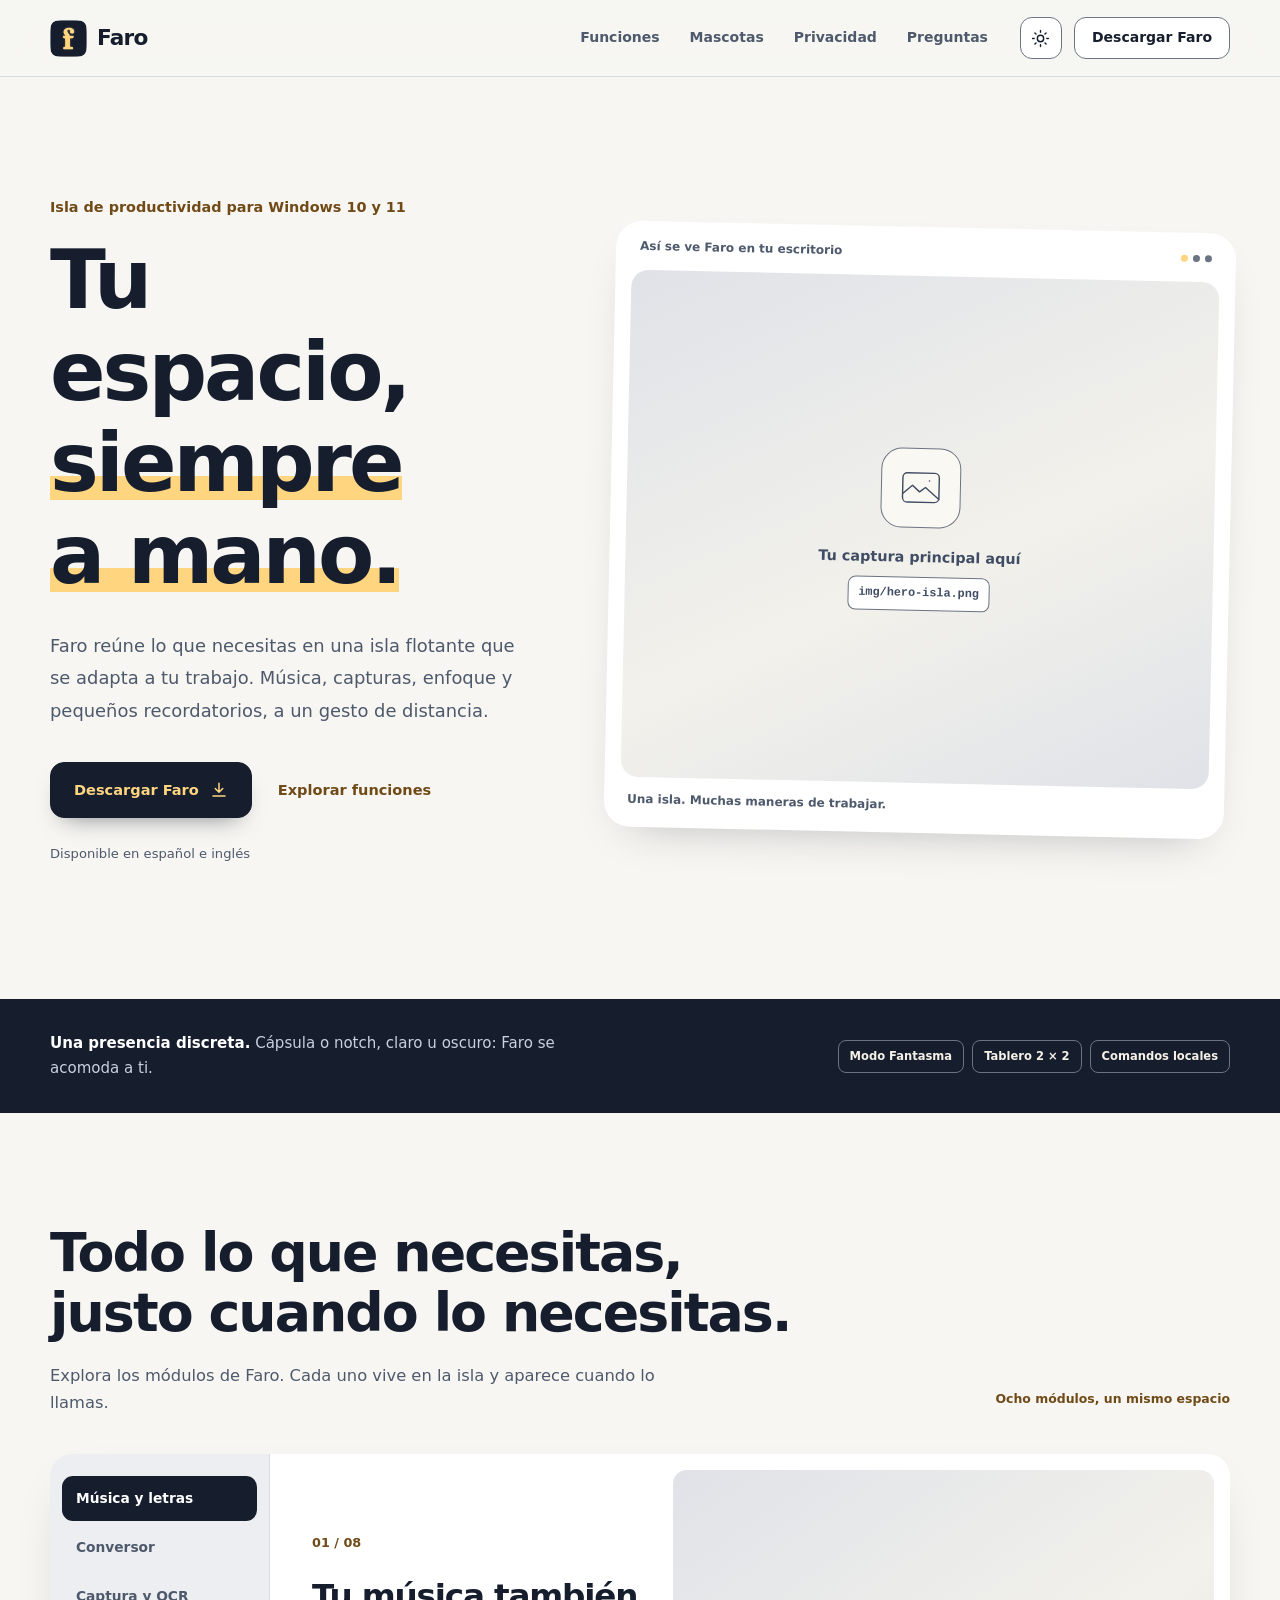
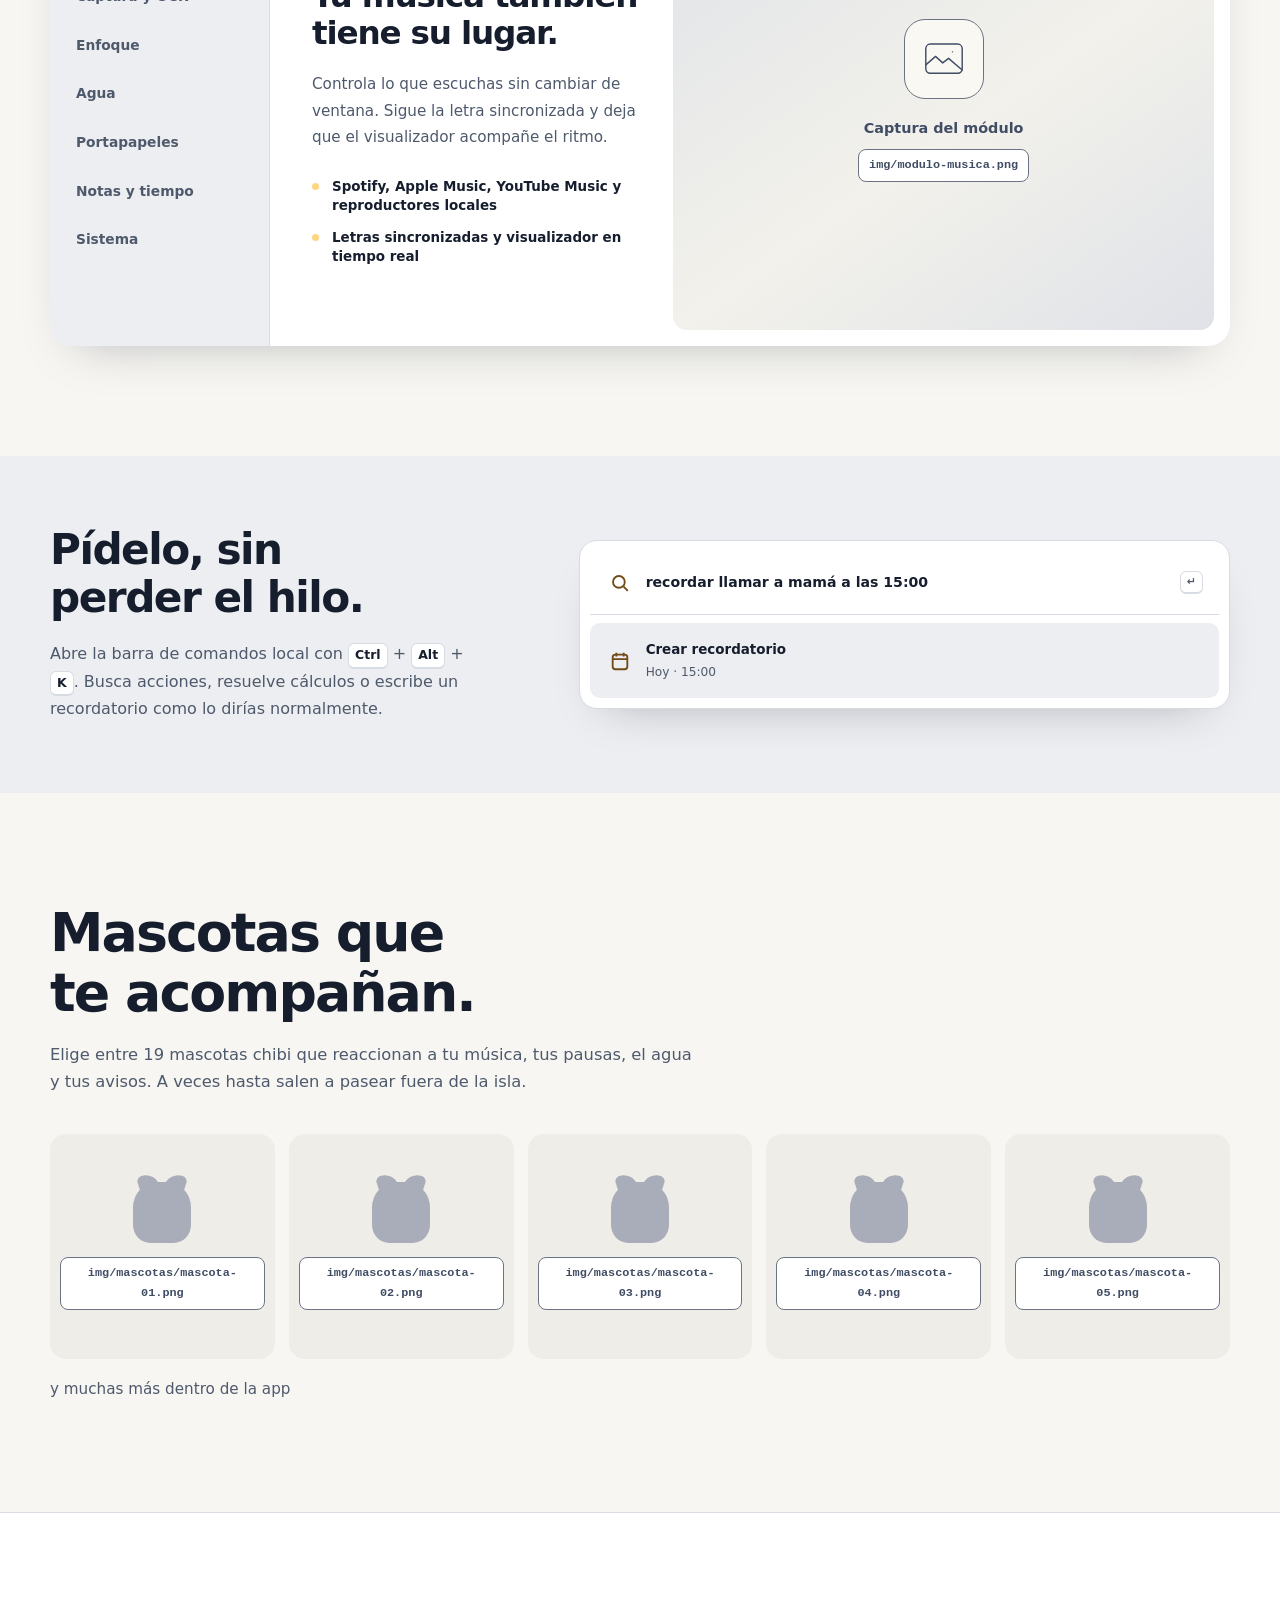
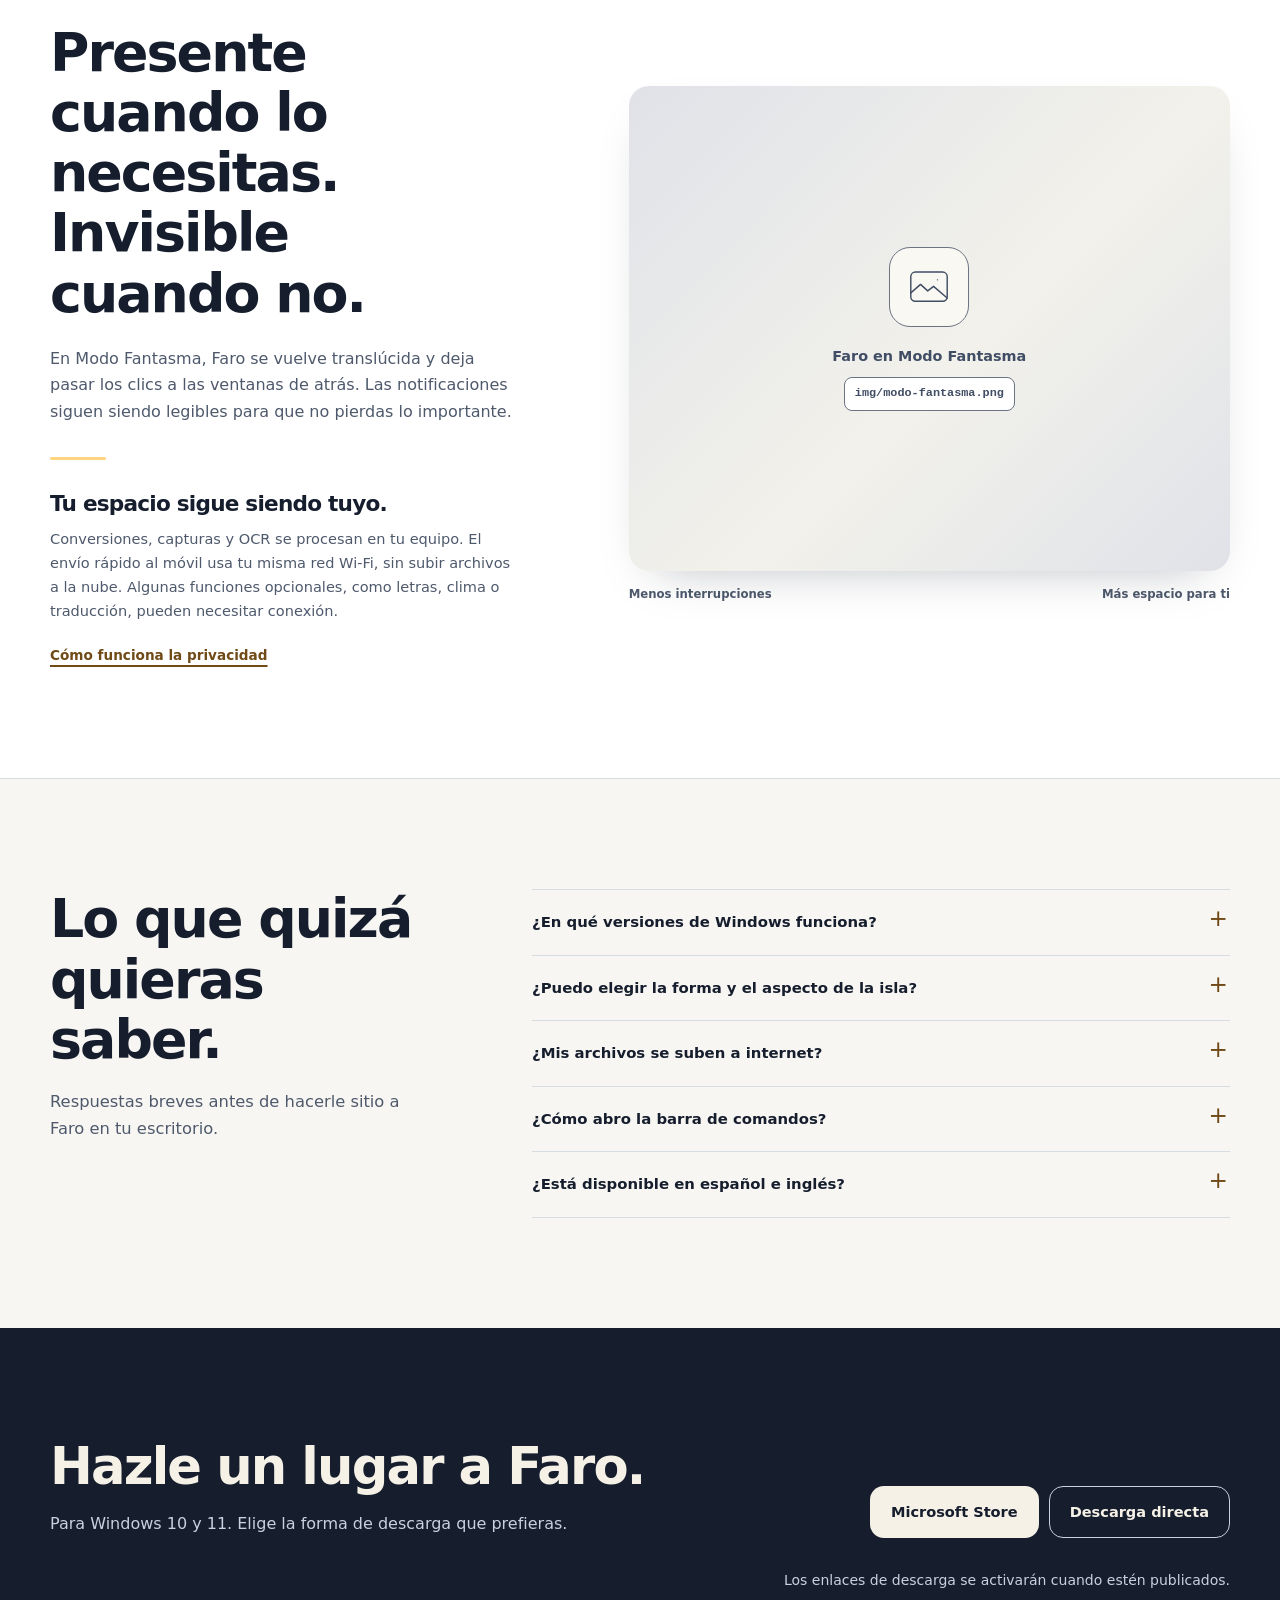
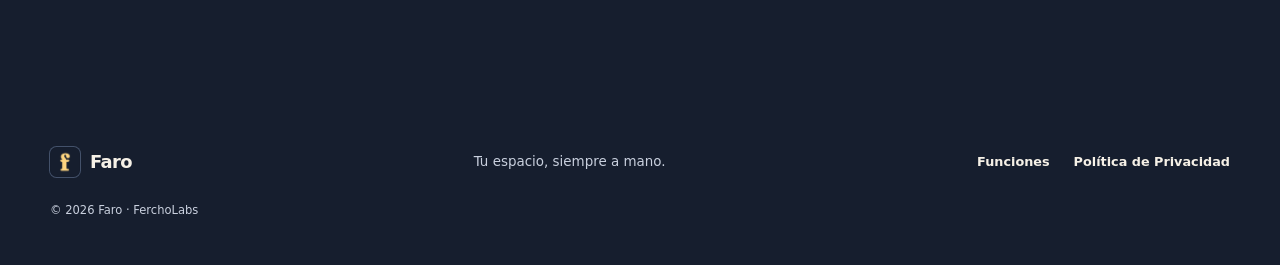
==== index.html @ 3e1794f4 "Primera versión del sitio web de Faro Landing estática para GitHub Pages: marca azul marino y dorado" ====
<!doctype html>
<html lang="es">
<head>
  <meta charset="utf-8">
  <meta name="viewport" content="width=device-width, initial-scale=1">
  <meta name="theme-color" content="#f7f6f2">
  <meta name="description" content="Faro es una isla flotante de productividad para Windows 10 y 11: música, capturas, enfoque, notas y mucho más, siempre a mano y sin estorbar.">
  <meta property="og:type" content="website">
  <meta property="og:title" content="Faro — Tu espacio, siempre a mano">
  <meta property="og:description" content="Una isla flotante, ligera y adaptable para trabajar mejor en Windows.">
  <meta property="og:url" content="https://luisfer1990.github.io/faro-web/">
  <meta property="og:image" content="https://luisfer1990.github.io/faro-web/img/og-faro.png">
  <meta property="og:image:width" content="1200">
  <meta property="og:image:height" content="630">
  <meta property="og:image:alt" content="Faro, isla de productividad para Windows">
  <meta name="twitter:card" content="summary_large_image">
  <link rel="canonical" href="https://luisfer1990.github.io/faro-web/">
  <title>Faro — Tu espacio, siempre a mano</title>
  <link rel="icon" href="img/favicon.ico">
  <link rel="apple-touch-icon" href="img/icono-faro.png">
  <script>
    (() => {
      let theme;
      try {
        theme = localStorage.getItem("faro-theme");
      } catch {
        // El navegador puede bloquear el almacenamiento local.
      }
      if (theme !== "light" && theme !== "dark") {
        theme = window.matchMedia("(prefers-color-scheme: dark)").matches ? "dark" : "light";
      }
      document.documentElement.dataset.theme = theme;
      document.querySelector('meta[name="theme-color"]').content =
        theme === "dark" ? "#161e2e" : "#f7f6f2";
    })();
  </script>
  <link rel="stylesheet" href="styles.css">
  <script defer src="app.js"></script>
</head>
<body>
  <a class="skip-link" href="#contenido">Saltar al contenido</a>
  <header class="site-header">
    <div class="container header-inner">
      <a class="brand" href="#inicio" aria-label="Faro, ir al inicio">
        <img src="img/icono-faro.png" alt="" class="brand-mark" width="37" height="37">
        <span>Faro</span>
      </a>
      <nav class="main-nav" aria-label="Navegación principal">
        <a href="#funciones">Funciones</a>
        <a href="#mascotas">Mascotas</a>
        <a href="#privacidad">Privacidad</a>
        <a href="#preguntas">Preguntas</a>
      </nav>
      <div class="header-actions">
        <button class="theme-toggle" type="button" aria-label="Activar tema oscuro" title="Cambiar tema">
          <svg class="icon-sun" viewBox="0 0 24 24" fill="none" stroke="currentColor" stroke-width="1.8" stroke-linecap="round" aria-hidden="true"><circle cx="12" cy="12" r="4"/><path d="M12 2v2m0 16v2M4.93 4.93l1.42 1.42m11.3 11.3 1.42 1.42M2 12h2m16 0h2M4.93 19.07l1.42-1.42m11.3-11.3 1.42-1.42"/></svg>
          <svg class="icon-moon" viewBox="0 0 24 24" fill="none" stroke="currentColor" stroke-width="1.8" stroke-linecap="round" stroke-linejoin="round" aria-hidden="true"><path d="M20.7 15.7A9 9 0 0 1 8.3 3.3 9 9 0 1 0 20.7 15.7Z"/></svg>
        </button>
        <a class="header-download" href="#descargar">Descargar Faro</a>
      </div>
    </div>
  </header>

  <main id="contenido" tabindex="-1">
    <section class="hero section" id="inicio" aria-labelledby="hero-title">
      <div class="container hero-inner">
        <div class="hero-copy">
          <p class="hero-label">Isla de productividad para Windows 10 y 11</p>
          <h1 id="hero-title">Tu espacio, <span>siempre a mano.</span></h1>
          <p class="hero-lead">Faro reúne lo que necesitas en una isla flotante que se adapta a tu trabajo. Música, capturas, enfoque y pequeños recordatorios, a un gesto de distancia.</p>
          <div class="hero-actions">
            <a class="button button-primary" href="#descargar">Descargar Faro <svg viewBox="0 0 24 24" fill="none" stroke="currentColor" stroke-width="2" aria-hidden="true"><path d="M12 3v12m-5-5 5 5 5-5M4 20h16" stroke-linecap="round" stroke-linejoin="round"/></svg></a>
            <a class="button button-text" href="#funciones">Explorar funciones</a>
          </div>
          <p class="hero-note">Disponible en español e inglés</p>
        </div>
        <div class="hero-visual">
          <div class="visual-topline"><span>Así se ve Faro en tu escritorio</span><span class="visual-dots" aria-hidden="true"><i></i><i></i><i></i></span></div>
          <figure class="image-slot hero-image" data-image="img/hero-isla.png" aria-label="Captura principal de Faro">
            <div class="image-fallback"><span class="placeholder-glyph" aria-hidden="true"><svg viewBox="0 0 80 80" fill="none" stroke="currentColor" stroke-width="2.2" stroke-linecap="round" stroke-linejoin="round"><rect x="12" y="17" width="56" height="45" rx="7"/><path d="M12 49 27 36l11 10 9-7 21 18M53 29h.1"/></svg></span><span>Tu captura principal aquí</span><code>img/hero-isla.png</code></div>
          </figure>
          <div class="visual-caption"><span>Una isla. Muchas maneras de trabajar.</span></div>
        </div>
      </div>
    </section>

    <section class="intro-strip" aria-label="Características principales">
      <div class="container strip-inner">
        <p><strong>Una presencia discreta.</strong> Cápsula o notch, claro u oscuro: Faro se acomoda a ti.</p>
        <div class="strip-tags"><span>Modo Fantasma</span><span>Tablero 2 × 2</span><span>Comandos locales</span></div>
      </div>
    </section>

    <section class="section modules-section" id="funciones" aria-labelledby="modules-title">
      <div class="container">
        <div class="section-heading"><div><h2 id="modules-title">Todo lo que necesitas, justo cuando lo necesitas.</h2><p>Explora los módulos de Faro. Cada uno vive en la isla y aparece cuando lo llamas.</p></div><span class="section-aside">Ocho módulos, un mismo espacio</span></div>
        <div class="module-shell">
          <div class="module-tabs" role="tablist" aria-label="Módulos de Faro">
            <button class="module-tab" id="tab-musica" role="tab" aria-selected="true" aria-controls="module-panel" tabindex="0" data-module="musica">Música y letras</button>
            <button class="module-tab" id="tab-conversor" role="tab" aria-selected="false" aria-controls="module-panel" tabindex="-1" data-module="conversor">Conversor</button>
            <button class="module-tab" id="tab-captura" role="tab" aria-selected="false" aria-controls="module-panel" tabindex="-1" data-module="captura">Captura y OCR</button>
            <button class="module-tab" id="tab-enfoque" role="tab" aria-selected="false" aria-controls="module-panel" tabindex="-1" data-module="enfoque">Enfoque</button>
            <button class="module-tab" id="tab-agua" role="tab" aria-selected="false" aria-controls="module-panel" tabindex="-1" data-module="agua">Agua</button>
            <button class="module-tab" id="tab-portapapeles" role="tab" aria-selected="false" aria-controls="module-panel" tabindex="-1" data-module="portapapeles">Portapapeles</button>
            <button class="module-tab" id="tab-notas" role="tab" aria-selected="false" aria-controls="module-panel" tabindex="-1" data-module="notas">Notas y tiempo</button>
            <button class="module-tab" id="tab-sistema" role="tab" aria-selected="false" aria-controls="module-panel" tabindex="-1" data-module="sistema">Sistema</button>
          </div>
          <div class="module-panel" id="module-panel" role="tabpanel" aria-labelledby="tab-musica" tabindex="0">
            <div class="module-copy"><p class="module-count" id="module-count">01 / 08</p><h3 id="module-title">Tu música también tiene su lugar.</h3><p id="module-description">Controla lo que escuchas sin cambiar de ventana. Sigue la letra sincronizada y deja que el visualizador acompañe el ritmo.</p><ul id="module-points"><li>Spotify, Apple Music, YouTube Music y reproductores locales</li><li>Letras sincronizadas y visualizador en tiempo real</li></ul></div>
            <figure class="image-slot module-image" data-image="img/modulo-musica.png" aria-label="Captura del módulo Música y Letras"><div class="image-fallback"><span class="placeholder-glyph" aria-hidden="true"><svg viewBox="0 0 80 80" fill="none" stroke="currentColor" stroke-width="2.2" stroke-linecap="round" stroke-linejoin="round"><rect x="12" y="17" width="56" height="45" rx="7"/><path d="M12 49 27 36l11 10 9-7 21 18M53 29h.1"/></svg></span><span>Captura del módulo</span><code>img/modulo-musica.png</code></div></figure>
          </div>
        </div>
      </div>
    </section>

    <section class="section command-section" aria-labelledby="command-title">
      <div class="container command-inner"><div><h2 id="command-title">Pídelo, sin perder el hilo.</h2><p>Abre la barra de comandos local con <kbd>Ctrl</kbd> + <kbd>Alt</kbd> + <kbd>K</kbd>. Busca acciones, resuelve cálculos o escribe un recordatorio como lo dirías normalmente.</p></div><div class="command-demo" aria-label="Ejemplo de la barra de comandos"><div class="command-top"><span class="command-search-icon" aria-hidden="true"><svg viewBox="0 0 24 24" fill="none" stroke="currentColor" stroke-width="2"><circle cx="10.8" cy="10.8" r="6.4"/><path d="m16 16 4.5 4.5"/></svg></span><span>recordar llamar a mamá a las 15:00</span><kbd>↵</kbd></div><div class="command-result"><span class="result-icon" aria-hidden="true"><svg viewBox="0 0 24 24" fill="none" stroke="currentColor" stroke-width="2"><rect x="4" y="5" width="16" height="16" rx="3"/><path d="M8 3v4m8-4v4M4 10h16"/></svg></span><span><strong>Crear recordatorio</strong><small>Hoy · 15:00</small></span></div></div></div>
    </section>

    <section class="section pets-section" id="mascotas" aria-labelledby="pets-title">
      <div class="container">
        <div class="section-heading">
          <div>
            <h2 id="pets-title">Mascotas que te acompañan.</h2>
            <p>Elige entre 19 mascotas chibi que reaccionan a tu música, tus pausas, el agua y tus avisos. A veces hasta salen a pasear fuera de la isla.</p>
          </div>
        </div>
        <div class="pet-gallery" role="group" aria-label="Vista previa de las mascotas de Faro">
          <figure class="pet-tile image-slot" data-image="img/mascotas/mascota-01.png" data-alt="Mascota de Faro">
            <div class="image-fallback"><span class="pet-silhouette" aria-hidden="true"></span><code>img/mascotas/mascota-01.png</code></div>
          </figure>
          <figure class="pet-tile image-slot" data-image="img/mascotas/mascota-02.png" data-alt="Mascota de Faro">
            <div class="image-fallback"><span class="pet-silhouette" aria-hidden="true"></span><code>img/mascotas/mascota-02.png</code></div>
          </figure>
          <figure class="pet-tile image-slot" data-image="img/mascotas/mascota-03.png" data-alt="Mascota de Faro">
            <div class="image-fallback"><span class="pet-silhouette" aria-hidden="true"></span><code>img/mascotas/mascota-03.png</code></div>
          </figure>
          <figure class="pet-tile image-slot" data-image="img/mascotas/mascota-04.png" data-alt="Mascota de Faro">
            <div class="image-fallback"><span class="pet-silhouette" aria-hidden="true"></span><code>img/mascotas/mascota-04.png</code></div>
          </figure>
          <figure class="pet-tile image-slot" data-image="img/mascotas/mascota-05.png" data-alt="Mascota de Faro">
            <div class="image-fallback"><span class="pet-silhouette" aria-hidden="true"></span><code>img/mascotas/mascota-05.png</code></div>
          </figure>
        </div>
        <p class="gallery-note">y muchas más dentro de la app</p>
      </div>
    </section>

    <section class="section privacy-section" id="privacidad" aria-labelledby="privacy-title"><div class="container privacy-grid"><div class="privacy-copy"><h2 id="privacy-title">Presente cuando lo necesitas. Invisible cuando no.</h2><p>En Modo Fantasma, Faro se vuelve translúcida y deja pasar los clics a las ventanas de atrás. Las notificaciones siguen siendo legibles para que no pierdas lo importante.</p><div class="privacy-rule"></div><h3>Tu espacio sigue siendo tuyo.</h3><p>Conversiones, capturas y OCR se procesan en tu equipo. El envío rápido al móvil usa tu misma red Wi-Fi, sin subir archivos a la nube. Algunas funciones opcionales, como letras, clima o traducción, pueden necesitar conexión.</p><a class="inline-link" href="#preguntas">Cómo funciona la privacidad</a></div><div class="privacy-visual"><figure class="image-slot ghost-image" data-image="img/modo-fantasma.png" aria-label="Captura del Modo Fantasma"><div class="image-fallback"><span class="placeholder-glyph" aria-hidden="true"><svg viewBox="0 0 80 80" fill="none" stroke="currentColor" stroke-width="2.2" stroke-linecap="round" stroke-linejoin="round"><rect x="12" y="17" width="56" height="45" rx="7"/><path d="M12 49 27 36l11 10 9-7 21 18M53 29h.1"/></svg></span><span>Faro en Modo Fantasma</span><code>img/modo-fantasma.png</code></div></figure><div class="privacy-visual-foot"><span>Menos interrupciones</span><span>Más espacio para ti</span></div></div></div></section>

    <section class="section faq-section" id="preguntas" aria-labelledby="faq-title"><div class="container faq-grid"><div><h2 id="faq-title">Lo que quizá quieras saber.</h2><p>Respuestas breves antes de hacerle sitio a Faro en tu escritorio.</p></div><div class="faq-list"><details><summary>¿En qué versiones de Windows funciona?</summary><p>Faro está disponible para Windows 10 y Windows 11.</p></details><details><summary>¿Puedo elegir la forma y el aspecto de la isla?</summary><p>Sí. Puedes usar el modo cápsula o notch, elegir tema Claro u Oscuro, personalizar el tablero 2 × 2 y fijar las pestañas que más usas.</p></details><details><summary>¿Mis archivos se suben a internet?</summary><p>La conversión de archivos, las capturas y el OCR se procesan localmente. Al enviar un archivo al móvil por QR, la transferencia se hace en la misma red Wi-Fi. Letras, clima o traducción pueden usar servicios externos cuando activas esas funciones.</p></details><details><summary>¿Cómo abro la barra de comandos?</summary><p>Presiona <kbd>Ctrl</kbd> + <kbd>Alt</kbd> + <kbd>K</kbd>. También puedes usar <kbd>Ctrl</kbd> + <kbd>Alt</kbd> + <kbd>V</kbd> para pegar texto sin formato.</p></details><details><summary>¿Está disponible en español e inglés?</summary><p>Sí. Faro incluye ambos idiomas.</p></details></div></div></section>

    <section class="section download-section" id="descargar" aria-labelledby="download-title">
      <div class="container download-inner">
        <div>
          <h2 id="download-title">Hazle un lugar a Faro.</h2>
          <p>Para Windows 10 y 11. Elige la forma de descarga que prefieras.</p>
        </div>
        <div class="download-options">
          <!-- Cuando se publique Faro, sustituye el botón de la Store por la insignia oficial de Microsoft usando el Store ID: https://developer.microsoft.com/store/badges -->
          <a class="button button-light pending-link" id="store-link" href="#descargar" data-pending="Microsoft Store">Microsoft Store</a>
          <a class="button button-outline pending-link" id="direct-link" href="#descargar" data-pending="descarga directa">Descarga directa</a>
        </div>
        <p class="download-note" id="download-note">Los enlaces de descarga se activarán cuando estén publicados.</p>
      </div>
    </section>
  </main>

  <footer class="site-footer">
    <div class="container footer-inner">
      <a class="brand footer-brand" href="#inicio" aria-label="Faro, volver al inicio">
        <img src="img/icono-faro.png" alt="" class="brand-mark" width="30" height="30">
        <span>Faro</span>
      </a>
      <p>Tu espacio, siempre a mano.</p>
      <nav aria-label="Enlaces del pie de página">
        <a href="#funciones">Funciones</a>
        <a class="pending-link" id="privacy-link" href="privacy.html" data-pending="Política de Privacidad">Política de Privacidad</a>
      </nav>
      <small>© <span id="year">2026</span> Faro · FerchoLabs</small>
    </div>
  </footer>
  <div class="toast" id="link-toast" role="status" aria-live="polite" hidden></div>
</body>
</html>
---- styles.css ----
:root {
  color-scheme: light;
  --navy: #161e2e;
  --gold: #ffd580;
  --gold-hover: #ffc757;
  --bg: #f7f6f2;
  --surface: #fff;
  --surface-soft: #edeef1;
  --ink: var(--navy);
  --muted: #4e596c;
  --line: #d7dbe2;
  --control-line: #6c7483;
  --emphasis: #704a17;
  --heading-accent: var(--navy);
  --heading-mark: var(--gold);
  --primary-bg: var(--navy);
  --primary-ink: var(--gold);
  --primary-border: var(--navy);
  --primary-hover: #26324a;
  --gold-border: #84602b;
  --focus: #80531b;
  --accent: var(--gold);
  --tab-bg: var(--navy);
  --tab-ink: #fff;
  --stage-edge: #e0e2e8;
  --stage-center: #f2f1eb;
  --stage-ink: #404d64;
  --stage-code-bg: #fff;
  --stage-glyph-bg: #faf8f2;
  --stage-glyph-line: #6c7483;
  --pet-bg: #eeede7;
  --pet-silhouette: #a9adba;
  --on-navy: #f6f1e7;
  --on-navy-muted: #c9d0de;
  --shadow: 0 20px 48px -28px rgba(22, 30, 46, .35);
  font-family: "Segoe UI Variable", "Segoe UI", system-ui, sans-serif;
  font-synthesis: none;
}

:root[data-theme="dark"] {
  color-scheme: dark;
  --bg: var(--navy);
  --surface: #202a3d;
  --surface-soft: #263145;
  --ink: #f6f1e7;
  --muted: #c1cada;
  --line: #43516a;
  --control-line: #a5afc2;
  --emphasis: var(--gold);
  --heading-accent: var(--gold);
  --heading-mark: transparent;
  --primary-bg: var(--gold);
  --primary-ink: var(--navy);
  --primary-border: var(--gold);
  --primary-hover: var(--gold-hover);
  --gold-border: var(--gold);
  --focus: var(--gold);
  --tab-bg: var(--gold);
  --tab-ink: var(--navy);
  --stage-edge: #232e42;
  --stage-center: #354158;
  --stage-ink: #f6f1e7;
  --stage-code-bg: #161e2e;
  --stage-glyph-bg: #222d41;
  --stage-glyph-line: #a5afc2;
  --pet-bg: #2e394e;
  --pet-silhouette: #8290a8;
  --shadow: 0 20px 48px -28px rgba(0, 0, 0, .55);
}

* {
  box-sizing: border-box;
}

html {
  scroll-behavior: smooth;
  scroll-padding-top: 92px;
}

body {
  margin: 0;
  background: var(--bg);
  color: var(--ink);
  font-size: 1rem;
  line-height: 1.65;
  -webkit-font-smoothing: antialiased;
}

body,button,a {
  -webkit-tap-highlight-color: transparent;
}

::selection {
  background: var(--gold);
  color: var(--navy);
}

:focus-visible {
  outline: 3px solid var(--focus);
  outline-offset: 4px;
}

a {
  color: inherit;
  text-decoration: none;
  text-underline-offset: .2em;
}

button {
  font: inherit;
  cursor: pointer;
}

button:disabled {
  cursor: not-allowed;
}

img,svg {
  display: block;
  max-width: 100%;
}

figure,h1,h2,h3,p {
  margin: 0;
}

.container {
  width: min(100% - 48px,1180px);
  margin-inline: auto;
}

.section {
  padding-block: 110px;
}

.skip-link {
  position: absolute;
  z-index: 100;
  left: 20px;
  top: -80px;
  padding: 10px 16px;
  border-radius: 10px;
  background: var(--ink);
  color: var(--surface);
}

.skip-link:focus {
  top: 12px;
}

.site-header {
  position: sticky;
  top: 0;
  z-index: 50;
  background: color-mix(in srgb,var(--bg) 89%,transparent);
  border-bottom: 1px solid var(--line);
  backdrop-filter: blur(18px);
}

.header-inner {
  min-height: 76px;
  display: flex;
  align-items: center;
  gap: 32px;
}

.brand {
  display: inline-flex;
  align-items: center;
  gap: 10px;
  font-size: 1.35rem;
  font-weight: 800;
  letter-spacing: -.035em;
  white-space: nowrap;
}

.brand-mark {
  width: 37px;
  height: 37px;
  object-fit: contain;
}

.main-nav {
  display: flex;
  align-items: center;
  gap: 30px;
  margin-left: auto;
}

.main-nav a,.site-footer nav a {
  display: inline-flex;
  align-items: center;
  min-height: 24px;
  font-size: .875rem;
  font-weight: 700;
  color: var(--muted);
  transition: color .2s ease;
}

.main-nav a:hover,.site-footer nav a:hover {
  color: var(--emphasis);
}

.header-actions {
  display: flex;
  align-items: center;
  gap: 12px;
}

.theme-toggle {
  width: 42px;
  height: 42px;
  display: grid;
  place-items: center;
  background: var(--surface);
  color: var(--ink);
  border: 1px solid var(--control-line);
  border-radius: 12px;
  transition: background .2s ease,transform .2s ease;
}

.theme-toggle:hover {
  background: var(--surface-soft);
  transform: translateY(-2px);
}

.theme-toggle svg {
  width: 19px;
  height: 19px;
}

.icon-moon {
  display: none;
}

.header-download {
  display: inline-flex;
  align-items: center;
  justify-content: center;
  min-height: 42px;
  padding: 0 17px;
  background: var(--surface);
  color: var(--ink);
  border: 1px solid var(--control-line);
  font-size: .875rem;
  font-weight: 800;
  border-radius: 12px;
  transition: background .2s ease,transform .2s ease;
}

.header-download:hover {
  background: var(--surface-soft);
  transform: translateY(-2px);
}

.hero {
  padding-block: 84px 100px;
  overflow: hidden;
}

.hero-inner {
  display: grid;
  grid-template-columns: minmax(0,.87fr) minmax(0,1.13fr);
  gap: 7%;
  align-items: center;
}

.hero-copy {
  padding-block: 35px;
}

.hero-label {
  margin-bottom: 14px;
  font-size: .9rem;
  font-weight: 700;
  color: var(--emphasis);
}

.hero .button-primary {
  min-height: 56px;
  padding-inline: 23px;
}

h1,h2,h3 {
  line-height: 1.12;
  letter-spacing: -.036em;
  text-wrap: balance;
}

h1 {
  max-width: 660px;
  font-size: clamp(3.3rem,6.4vw,5.65rem);
  font-weight: 800;
}

h1 span {
  color: var(--heading-accent);
  background: linear-gradient(transparent 64%, var(--heading-mark) 64%, var(--heading-mark) 90%, transparent 90%);
  -webkit-box-decoration-break: clone;
  box-decoration-break: clone;
}

.hero-lead {
  max-width: 550px;
  margin-top: 29px;
  color: var(--muted);
  font-size: 1.12rem;
  line-height: 1.82;
}

.hero-actions {
  display: flex;
  align-items: center;
  gap: 22px;
  flex-wrap: wrap;
  margin-top: 34px;
}

.button {
  display: inline-flex;
  align-items: center;
  justify-content: center;
  gap: 11px;
  min-height: 52px;
  padding: 12px 20px;
  border: 1px solid transparent;
  border-radius: 14px;
  font-size: .91rem;
  font-weight: 800;
  line-height: 1.2;
  text-align: center;
  transition: transform .25s cubic-bezier(.16,1,.3,1),background .2s ease,border-color .2s ease,box-shadow .2s ease;
}

.button:hover {
  transform: translateY(-3px);
}

.button svg {
  width: 18px;
  height: 18px;
}

.button-primary {
  background: var(--primary-bg);
  color: var(--primary-ink);
  border-color: var(--primary-border);
  box-shadow: 0 12px 24px -14px rgba(22,30,46,.6);
}

.button-primary:hover {
  background: var(--primary-hover);
  box-shadow: 0 16px 28px -14px rgba(22,30,46,.65);
}

.button-text {
  padding-inline: 3px;
  color: var(--emphasis);
}

.button-text:hover {
  text-decoration: underline;
}

.hero-note {
  margin-top: 25px;
  font-size: .82rem;
  color: var(--muted);
}

.hero-visual {
  position: relative;
  padding: 16px;
  border-radius: 26px;
  background: var(--surface);
  box-shadow: var(--shadow);
  transform: rotate(1.25deg);
  transition: transform .55s cubic-bezier(.16,1,.3,1);
}

.hero-visual:hover {
  transform: rotate(0);
}

.visual-topline,.visual-caption {
  display: flex;
  align-items: center;
  justify-content: space-between;
  gap: 15px;
  color: var(--muted);
  font-size: .75rem;
  font-weight: 700;
}

.visual-topline {
  padding: 0 8px 13px;
}

.visual-caption {
  padding: 13px 7px 1px;
}

.visual-dots {
  display: flex;
  gap: 5px;
}

.visual-dots i {
  display: block;
  width: 7px;
  height: 7px;
  border-radius: 50%;
  background: var(--control-line);
}

.visual-dots i:first-child {
  background: var(--accent);
}

.image-slot {
  position: relative;
  overflow: hidden;
  background: var(--surface-soft);
}

.image-slot img {
  width: 100%;
  height: 100%;
  object-fit: cover;
  display: none;
}

.image-slot.has-image img {
  display: block;
}

.image-slot.has-image .image-fallback {
  display: none;
}

.hero-image {
  aspect-ratio: 1.16;
  border-radius: 17px;
  background: linear-gradient(155deg,var(--stage-edge),var(--stage-center) 56%,var(--stage-edge));
}

.image-fallback {
  position: absolute;
  inset: 0;
  display: flex;
  flex-direction: column;
  align-items: center;
  justify-content: center;
  gap: 8px;
  padding: 24px;
  text-align: center;
  color: var(--stage-ink);
  font-size: .9rem;
  font-weight: 800;
}

.image-fallback code {
  display: block;
  max-width: 100%;
  padding: 6px 10px;
  border: 1px solid var(--stage-glyph-line);
  border-radius: 8px;
  background: var(--stage-code-bg);
  color: var(--stage-ink);
  font-family: Consolas,monospace;
  font-size: .74rem;
  font-weight: 600;
  overflow-wrap: anywhere;
}

.placeholder-glyph {
  display: grid;
  place-items: center;
  width: 80px;
  height: 80px;
  margin-bottom: 10px;
  border: 1px solid var(--stage-glyph-line);
  border-radius: 21px;
  background: var(--stage-glyph-bg);
  color: var(--stage-ink);
}

.placeholder-glyph svg {
  width: 52px;
  height: 52px;
}

.intro-strip {
  background: var(--navy);
  color: var(--on-navy);
}

.strip-inner {
  min-height: 114px;
  display: flex;
  align-items: center;
  justify-content: space-between;
  gap: 24px;
}

.strip-inner p {
  max-width: 520px;
  font-size: .94rem;
  color: var(--on-navy-muted);
}

.strip-inner strong {
  color: #fff;
}

.strip-tags {
  display: flex;
  gap: 8px;
  flex-wrap: wrap;
  justify-content: flex-end;
}

.strip-tags span {
  padding: 6px 11px;
  border: 1px solid var(--control-line);
  border-radius: 8px;
  font-size: .72rem;
  font-weight: 800;
  white-space: nowrap;
}

.section-heading {
  display: flex;
  align-items: end;
  justify-content: space-between;
  gap: 40px;
  margin-bottom: 38px;
}

h2 {
  max-width: 760px;
  font-size: clamp(2.25rem,4.2vw,3.6rem);
  font-weight: 800;
}

.section-heading p,.faq-grid>div:first-child p {
  max-width: 650px;
  margin-top: 19px;
  color: var(--muted);
  font-size: 1.02rem;
}

.section-aside {
  padding-bottom: 7px;
  color: var(--emphasis);
  font-size: .78rem;
  font-weight: 800;
  white-space: nowrap;
}

.module-shell {
  display: grid;
  grid-template-columns: 220px minmax(0,1fr);
  min-height: 460px;
  background: var(--surface);
  border-radius: 22px;
  box-shadow: var(--shadow);
  overflow: hidden;
}

.module-tabs {
  display: flex;
  flex-direction: column;
  gap: 4px;
  padding: 22px 12px;
  background: var(--surface-soft);
  border-right: 1px solid var(--line);
}

.module-tab {
  width: 100%;
  padding: 11px 14px;
  text-align: left;
  border: 0;
  border-radius: 11px;
  background: transparent;
  color: var(--muted);
  font-size: .86rem;
  font-weight: 800;
  transition: background .2s ease,color .2s ease,transform .2s ease;
}

.module-tab:hover {
  background: color-mix(in srgb,var(--surface) 70%,transparent);
  color: var(--ink);
  transform: translateX(3px);
}

.module-tab[aria-selected="true"] {
  background: var(--tab-bg);
  color: var(--tab-ink);
}

.module-panel:focus-visible {
  outline-offset: -4px;
}

.module-panel {
  display: grid;
  grid-template-columns: minmax(0,.84fr) minmax(0,1.16fr);
  align-items: stretch;
  min-width: 0;
}

.module-copy {
  display: flex;
  flex-direction: column;
  align-items: start;
  justify-content: center;
  padding: 42px 30px 44px 42px;
}

.module-count {
  margin-bottom: 25px;
  color: var(--emphasis);
  font-size: .8rem;
  font-weight: 800;
  font-variant-numeric: tabular-nums;
}

h3 {
  font-size: clamp(1.6rem,2.55vw,2.25rem);
  font-weight: 800;
}

.module-copy>p:not(.module-count) {
  margin-top: 20px;
  color: var(--muted);
  font-size: .95rem;
  line-height: 1.75;
}

.module-copy ul {
  display: grid;
  gap: 12px;
  margin: 26px 0 0;
  padding: 0;
  list-style: none;
}

.module-copy li {
  position: relative;
  padding-left: 20px;
  color: var(--ink);
  font-size: .84rem;
  font-weight: 700;
  line-height: 1.45;
}

.module-copy li::before {
  content: "";
  position: absolute;
  left: 0;
  top: .45em;
  width: 7px;
  height: 7px;
  background: var(--accent);
  border-radius: 50%;
}

.module-image {
  min-height: 460px;
  margin: 16px 16px 16px 0;
  border-radius: 14px;
  background: linear-gradient(145deg,var(--stage-edge),var(--stage-center) 55%,var(--stage-edge));
}

.command-section {
  padding-block: 70px;
  background: var(--surface-soft);
}

.command-inner {
  display: grid;
  grid-template-columns: minmax(0,.8fr) minmax(0,1.2fr);
  gap: 8%;
  align-items: center;
}

.command-inner h2 {
  font-size: clamp(2.2rem,3.3vw,3rem);
}

.command-inner p {
  max-width: 510px;
  margin-top: 20px;
  color: var(--muted);
}

kbd {
  display: inline-block;
  min-width: 23px;
  padding: 1px 6px;
  border: 1px solid var(--line);
  border-bottom-width: 2px;
  border-radius: 6px;
  background: var(--surface);
  color: var(--ink);
  font-family: inherit;
  font-size: .78em;
  font-weight: 700;
  text-align: center;
  white-space: nowrap;
}

.command-demo {
  padding: 10px;
  border: 1px solid var(--line);
  border-radius: 18px;
  background: var(--surface);
  box-shadow: var(--shadow);
}

.command-top {
  display: flex;
  align-items: center;
  gap: 12px;
  min-height: 64px;
  padding: 12px 16px;
  border-bottom: 1px solid var(--line);
  color: var(--ink);
  font-size: .88rem;
  font-weight: 700;
}

.command-top>span:nth-child(2) {
  flex: 1;
  min-width: 0;
  overflow-wrap: anywhere;
}

.command-top kbd {
  color: var(--muted);
}

.command-search-icon,.result-icon {
  display: grid;
  place-items: center;
  flex: none;
  width: 28px;
  height: 28px;
  color: var(--emphasis);
}

.command-search-icon svg,.result-icon svg {
  width: 22px;
  height: 22px;
}

.command-result {
  display: flex;
  align-items: center;
  gap: 12px;
  padding: 16px;
  background: var(--surface-soft);
  border-radius: 10px;
  margin-top: 8px;
}

.command-result>span:last-child {
  display: flex;
  flex-direction: column;
}

.command-result strong {
  font-size: .84rem;
}

.command-result small {
  color: var(--muted);
  font-size: .76rem;
}

.pet-gallery {
  display: grid;
  grid-template-columns: repeat(5,minmax(0,1fr));
  gap: 14px;
}

.pet-tile {
  aspect-ratio: 1;
  border-radius: 16px;
  background: var(--pet-bg);
}

.pet-tile .image-fallback {
  gap: 14px;
  padding: 10px;
}

.pet-tile img {
  object-fit: contain;
  padding: 12px;
}

.pet-silhouette {
  position: relative;
  width: 58px;
  height: 61px;
  border-radius: 42% 42% 30% 30%;
  background: var(--pet-silhouette);
}

.pet-silhouette::before,.pet-silhouette::after {
  content: "";
  position: absolute;
  background: var(--pet-silhouette);
  top: -8px;
  width: 20px;
  height: 23px;
  border-radius: 6px 15px 3px 8px;
  transform: rotate(-18deg);
}

.pet-silhouette::before {
  left: 6px;
}

.pet-silhouette::after {
  right: 6px;
  transform: scaleX(-1) rotate(-18deg);
}

.gallery-note {
  margin-top: 18px;
  color: var(--muted);
  font-size: .95rem;
}

.privacy-section {
  background: var(--surface);
  border-block: 1px solid var(--line);
}

.privacy-grid {
  display: grid;
  grid-template-columns: minmax(0,.88fr) minmax(0,1.12fr);
  gap: 9%;
  align-items: center;
}

.privacy-copy>p {
  max-width: 535px;
  margin-top: 22px;
  color: var(--muted);
}

.privacy-rule {
  width: 56px;
  height: 3px;
  margin-block: 32px;
  background: var(--accent);
  border-radius: 4px;
}

.privacy-copy h3 {
  font-size: 1.35rem;
}

.privacy-copy h3+p {
  margin-top: 11px;
  font-size: .91rem;
}

.inline-link {
  display: inline-flex;
  align-items: center;
  min-height: 24px;
  margin-top: 20px;
  color: var(--emphasis);
  font-size: .85rem;
  font-weight: 800;
  text-decoration: underline;
  text-decoration-thickness: 2px;
  text-underline-offset: 5px;
}

.ghost-image {
  aspect-ratio: 1.24;
  border-radius: 20px;
  background: linear-gradient(135deg,var(--stage-edge),var(--stage-center) 55%,var(--stage-edge));
  box-shadow: var(--shadow);
}

.privacy-visual-foot {
  display: flex;
  justify-content: space-between;
  gap: 15px;
  margin-top: 14px;
  color: var(--muted);
  font-size: .73rem;
  font-weight: 800;
}

.faq-grid {
  display: grid;
  grid-template-columns: minmax(0,.7fr) minmax(0,1.3fr);
  gap: 9%;
}

.faq-list {
  border-top: 1px solid var(--line);
}

.faq-list details {
  border-bottom: 1px solid var(--line);
}

.faq-list summary {
  position: relative;
  display: block;
  padding: 20px 42px 20px 0;
  color: var(--ink);
  font-size: .93rem;
  font-weight: 800;
  cursor: pointer;
  list-style: none;
}

.faq-list summary::-webkit-details-marker {
  display: none;
}

.faq-list summary::after {
  content: "+";
  position: absolute;
  right: 2px;
  top: 16px;
  color: var(--emphasis);
  font-size: 1.45rem;
  font-weight: 500;
  line-height: 1;
}

.faq-list details[open] summary::after {
  content: "−";
}

.faq-list details p {
  padding: 0 35px 22px 0;
  color: var(--muted);
  font-size: .88rem;
  line-height: 1.75;
}

.download-section {
  background: var(--navy);
  color: var(--on-navy);
  --focus: var(--gold);
}

:root[data-theme="dark"] .download-section {
  border-block: 1px solid var(--line);
}

.download-inner {
  display: grid;
  grid-template-columns: minmax(0,1fr) auto;
  gap: 15px 40px;
  align-items: end;
}

.download-inner h2 {
  font-size: clamp(2.3rem,4vw,3.5rem);
}

.download-inner p {
  margin-top: 16px;
  color: var(--on-navy-muted);
}

.download-options {
  display: flex;
  align-items: center;
  gap: 10px;
  flex-wrap: wrap;
  justify-content: flex-end;
}

.button-light {
  background: var(--on-navy);
  color: var(--navy);
}

.button-light:hover {
  background: #fff;
}

.button-outline {
  border-color: var(--on-navy-muted);
  color: var(--on-navy);
}

.button-outline:hover {
  background: #303b50;
}

.download-note {
  grid-column: 1/-1;
  font-size: .875rem;
  text-align: right;
}

.site-footer {
  background: var(--navy);
  color: var(--on-navy);
  padding-block: 45px;
  --focus: var(--gold);
}

.footer-inner {
  display: grid;
  grid-template-columns: 1fr 1.2fr auto;
  gap: 12px 25px;
  align-items: center;
}

:root[data-theme="dark"] .brand-mark,
.site-footer .brand-mark {
  border-radius: 22%;
  box-shadow: 0 0 0 1px #43516a;
}

.footer-brand .brand-mark {
  width: 30px;
  height: 30px;
}

.footer-brand {
  font-size: 1.12rem;
}

.footer-inner>p {
  color: var(--on-navy-muted);
  font-size: .84rem;
}

.site-footer nav {
  display: flex;
  gap: 24px;
  justify-content: flex-end;
}

.site-footer nav a {
  color: var(--on-navy);
  font-size: .8rem;
}

.site-footer nav a:hover {
  color: #fff;
}

.footer-inner small {
  grid-column: 1/-1;
  margin-top: 12px;
  color: var(--on-navy-muted);
  font-size: .72rem;
}

.toast {
  position: fixed;
  z-index: 80;
  right: 20px;
  bottom: 20px;
  max-width: min(380px,calc(100vw - 40px));
  padding: 14px 18px;
  border-radius: 12px;
  background: var(--ink);
  color: var(--surface);
  font-size: .84rem;
  font-weight: 700;
  box-shadow: 0 12px 30px -10px rgba(0,0,0,.3);
}

.toast[hidden] {
  display: none;
}

.not-found {
  display: grid;
  min-height: 100svh;
  justify-items: center;
  align-content: center;
  gap: 26px;
  padding-block: 48px;
  text-align: center;
}

.not-found h1 {
  font-size: clamp(2.3rem,7vw,4rem);
}

.not-found-icon {
  border-radius: 18px;
  object-fit: contain;
}

:root[data-theme="dark"] .icon-sun {
  display: none;
}

:root[data-theme="dark"] .icon-moon {
  display: block;
}

@media (max-width: 1050px) {
  .main-nav {
    gap: 16px;
  }
  .hero-inner {
    gap: 4%;
  }
  .module-shell {
    grid-template-columns: 180px minmax(0,1fr);
  }
  .module-copy {
    padding: 32px 24px;
  }
  .pet-gallery {
    gap: 9px;
  }
}

@media (max-width: 820px) {
  html {
    scroll-padding-top: 125px;
  }

  .section {
    padding-block: 78px;
  }
  .header-inner {
    flex-wrap: wrap;
    min-height: 70px;
    padding-block: 12px;
    gap: 12px;
  }
  .main-nav {
    order: 3;
    width: 100%;
    justify-content: center;
    margin-left: 0;
    padding-top: 4px;
    gap: 22px;
    flex-wrap: wrap;
  }
  .header-actions {
    margin-left: auto;
  }
  .hero-inner,.privacy-grid,.command-inner,.faq-grid {
    grid-template-columns: 1fr;
  }
  .hero {
    padding-top: 48px;
  }
  .hero-copy {
    padding-block: 0;
  }
  .hero-visual {
    width: min(100%,640px);
    margin-inline: auto;
  }
  .strip-inner {
    padding-block: 21px;
    align-items: flex-start;
    flex-direction: column;
  }
  .strip-tags {
    justify-content: flex-start;
  }
  .module-shell {
    grid-template-columns: 1fr;
  }
  .module-tabs {
    flex-direction: row;
    overflow-x: auto;
    border-right: 0;
    border-bottom: 1px solid var(--line);
    padding: 12px;
    scrollbar-width: thin;
  }
  .module-tab {
    flex: none;
    width: auto;
    white-space: nowrap;
  }
  .module-tab:hover {
    transform: translateY(-2px);
  }
  .module-panel {
    grid-template-columns: .85fr 1.15fr;
  }
  .module-image {
    min-height: 340px;
  }
  .privacy-grid,.command-inner,.faq-grid {
    gap: 35px;
  }
  .download-inner {
    grid-template-columns: 1fr;
  }
  .download-options {
    justify-content: flex-start;
  }
  .download-note {
    text-align: left;
  }
  .footer-inner {
    grid-template-columns: 1fr auto;
  }
  .footer-inner>p {
    grid-column: 1;
  }
  .site-footer nav {
    grid-column: 2;
    grid-row: 1/3;
    align-self: center;
  }
}

@media (max-width: 620px) {
  .container {
    width: min(100% - 32px,1180px);
  }
  .section {
    padding-block: 64px;
  }
  .header-download {
    display: none;
  }
  .main-nav {
    gap: 8px;
    justify-content: space-between;
  }
  .main-nav a {
    min-height: 32px;
    font-size: .8125rem;
  }
  .site-footer nav a {
    min-height: 32px;
  }
  .brand {
    font-size: 1.15rem;
  }
  .brand-mark {
    width: 33px;
    height: 33px;
  }
  h1 {
    font-size: clamp(2.9rem,12vw,4.6rem);
  }
  .hero-lead {
    font-size: 1rem;
  }
  .hero-visual {
    padding: 10px;
    border-radius: 19px;
  }
  .hero-image {
    aspect-ratio: 1.1;
  }
  .visual-topline,.visual-caption {
    font-size: .75rem;
  }
  .section-heading {
    display: block;
  }
  .section-aside {
    display: block;
    margin-top: 22px;
  }
  .module-panel {
    display: block;
  }
  .module-copy {
    padding: 30px 25px;
  }
  .module-count {
    margin-bottom: 15px;
  }
  .module-copy>p:not(.module-count) {
    margin-top: 14px;
  }
  .module-copy ul {
    margin-top: 18px;
  }
  .module-image {
    min-height: 280px;
    margin: 0 13px 13px;
  }
  .command-demo {
    min-width: 0;
  }
  .command-top {
    font-size: .77rem;
  }
  .pet-gallery {
    grid-template-columns: repeat(2,minmax(0,1fr));
  }
  .privacy-copy h3 {
    font-size: 1.22rem;
  }
  .faq-list summary {
    font-size: .87rem;
  }
  .download-options {
    display: grid;
    grid-template-columns: 1fr;
    width: 100%;
  }
  .footer-inner {
    grid-template-columns: 1fr;
  }
  .footer-inner>p,.site-footer nav {
    grid-column: 1;
    grid-row: auto;
    justify-content: flex-start;
  }
  .site-footer nav {
    flex-wrap: wrap;
  }
  .footer-inner small {
    grid-column: 1;
  }
  .image-fallback code {
    font-size: .75rem;
  }
}

@media (prefers-reduced-motion: reduce) {
  html {
    scroll-behavior: auto;
  }
  *,*::before,*::after {
    animation-duration: .01ms!important;
    transition-duration: .01ms!important;
    scroll-behavior: auto!important;
  }
}
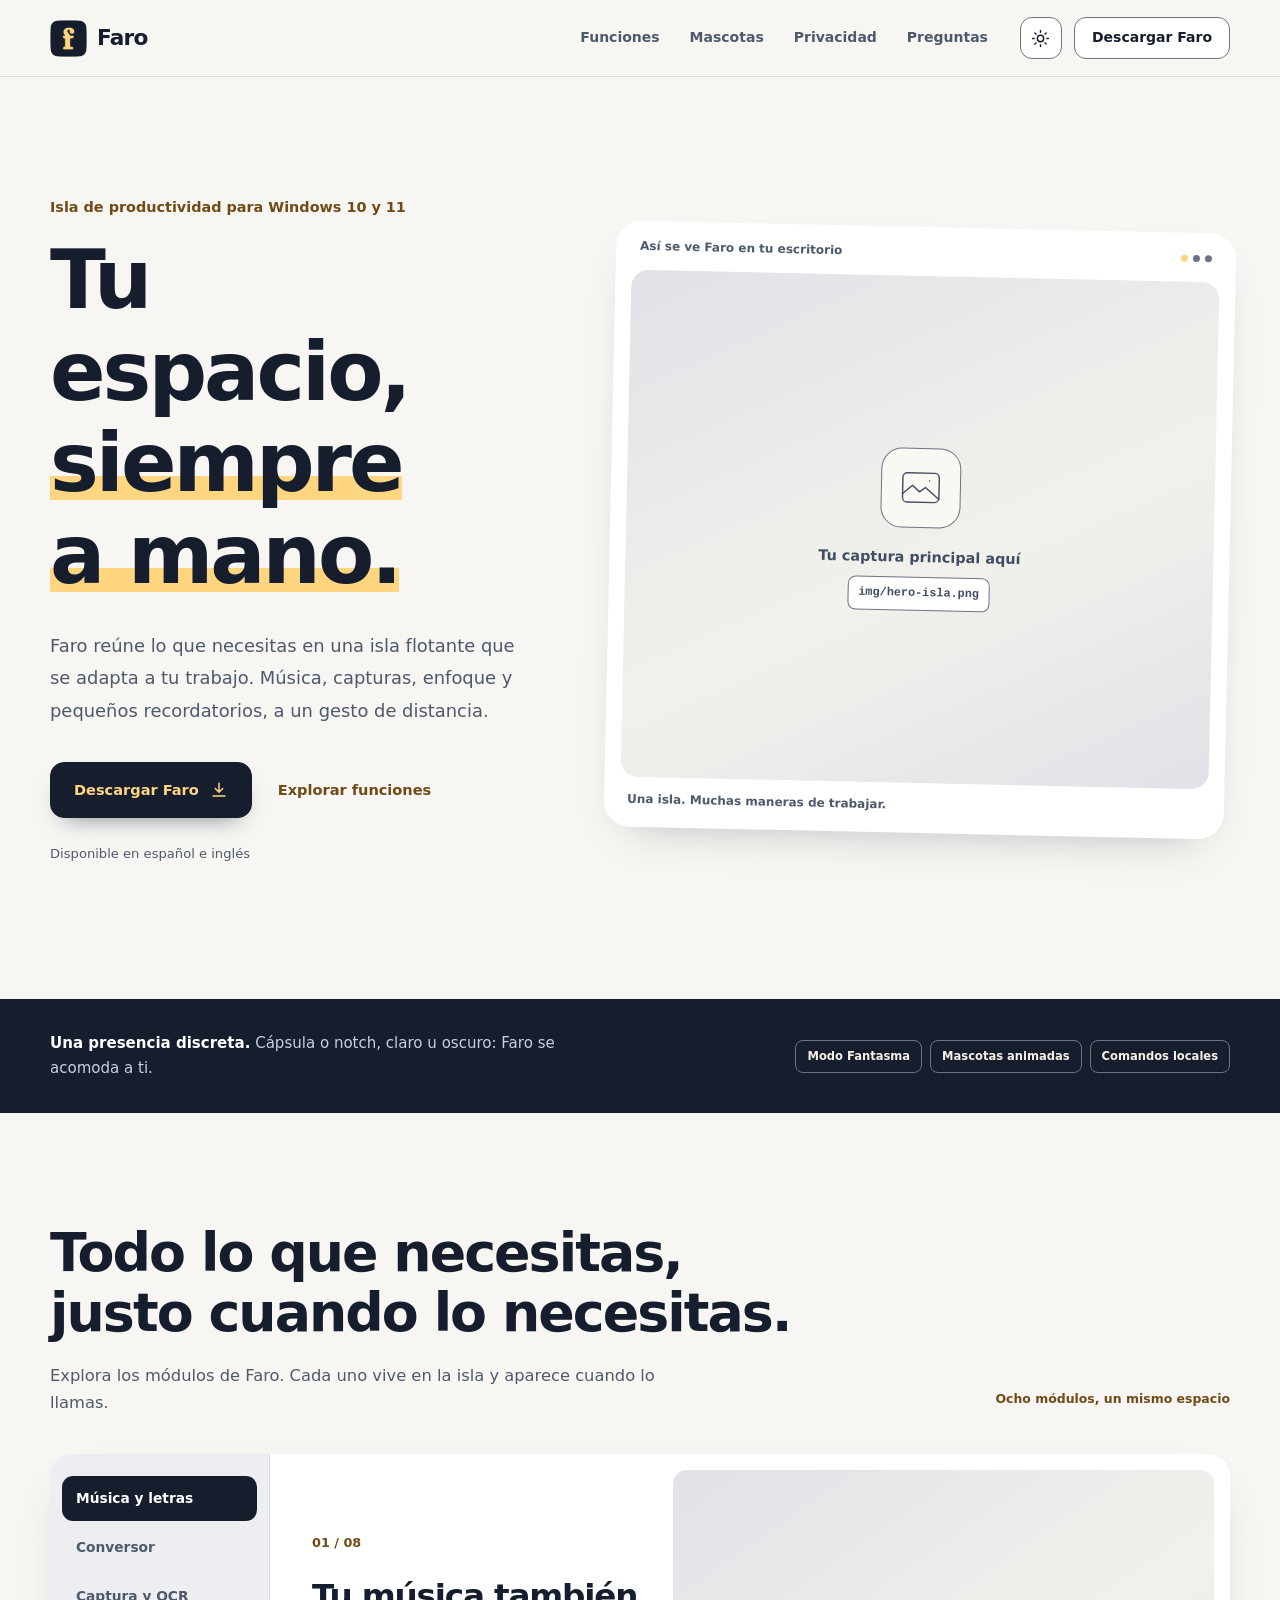
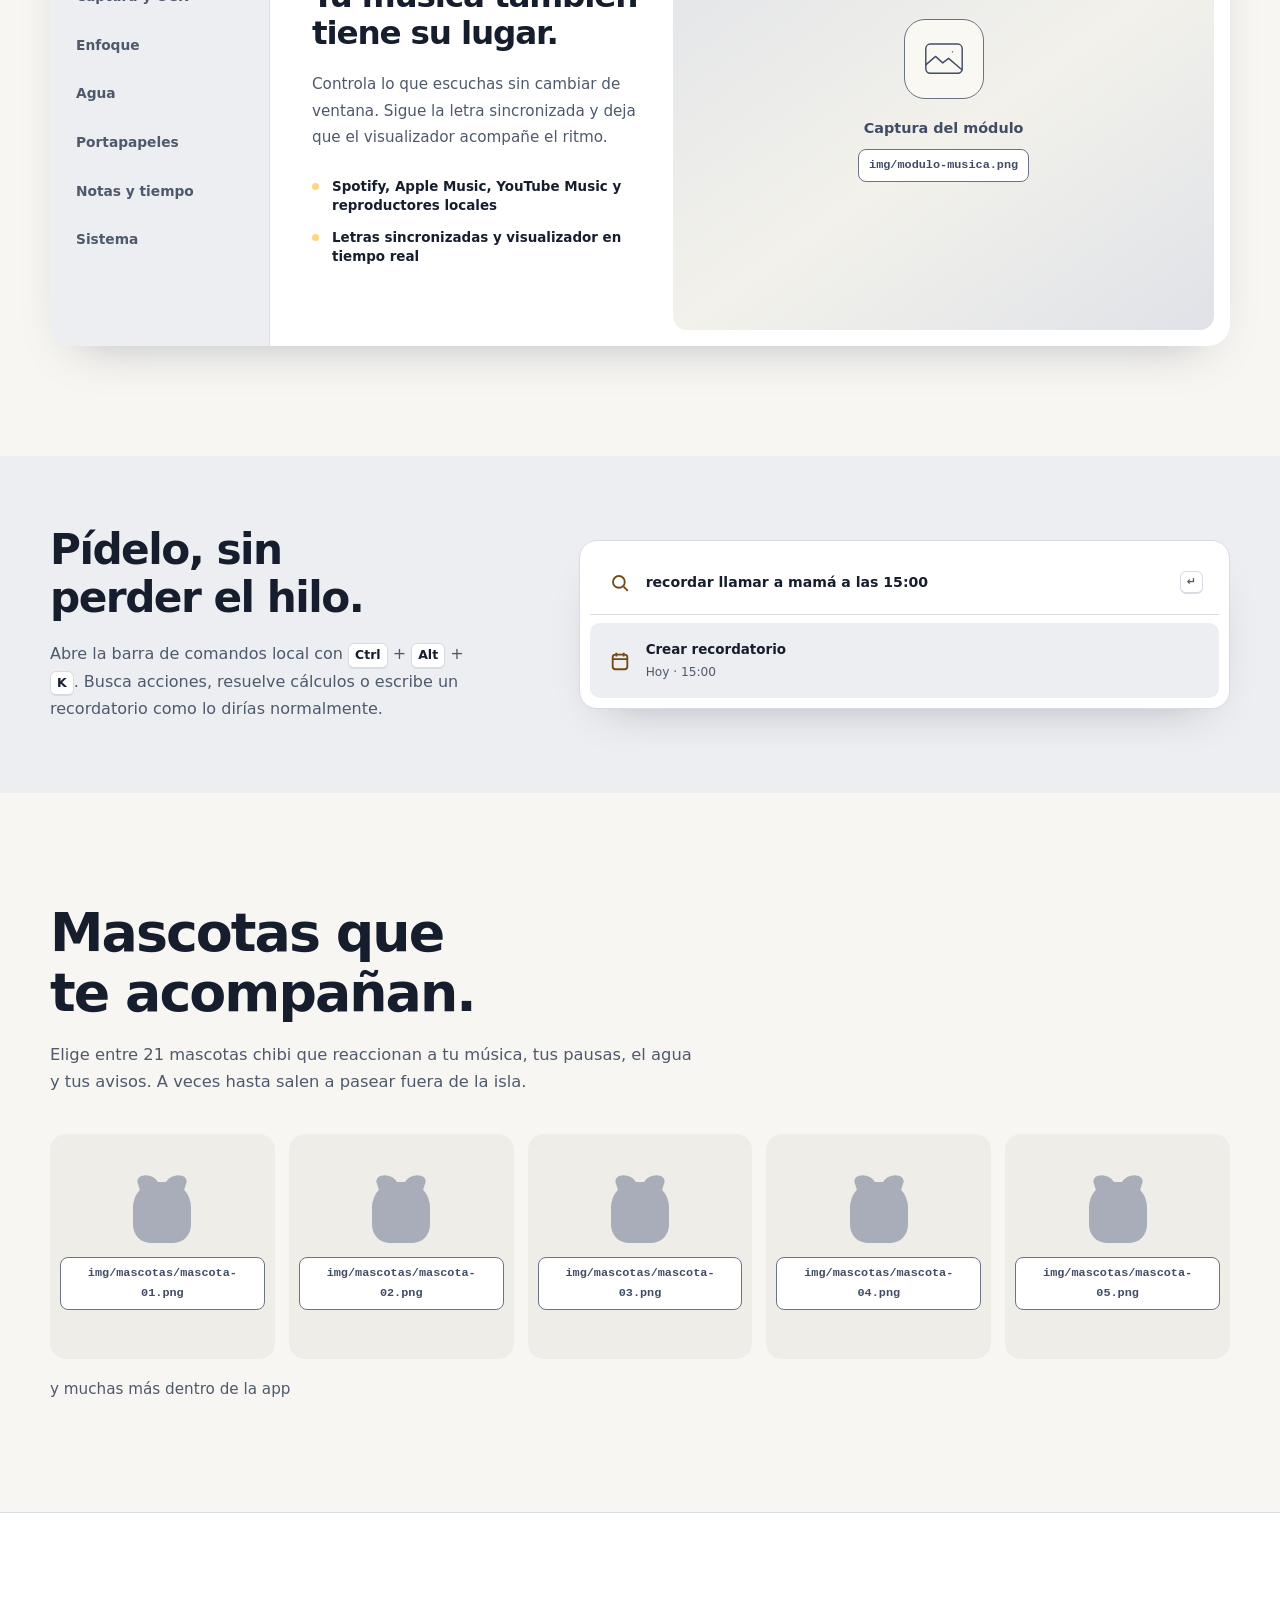
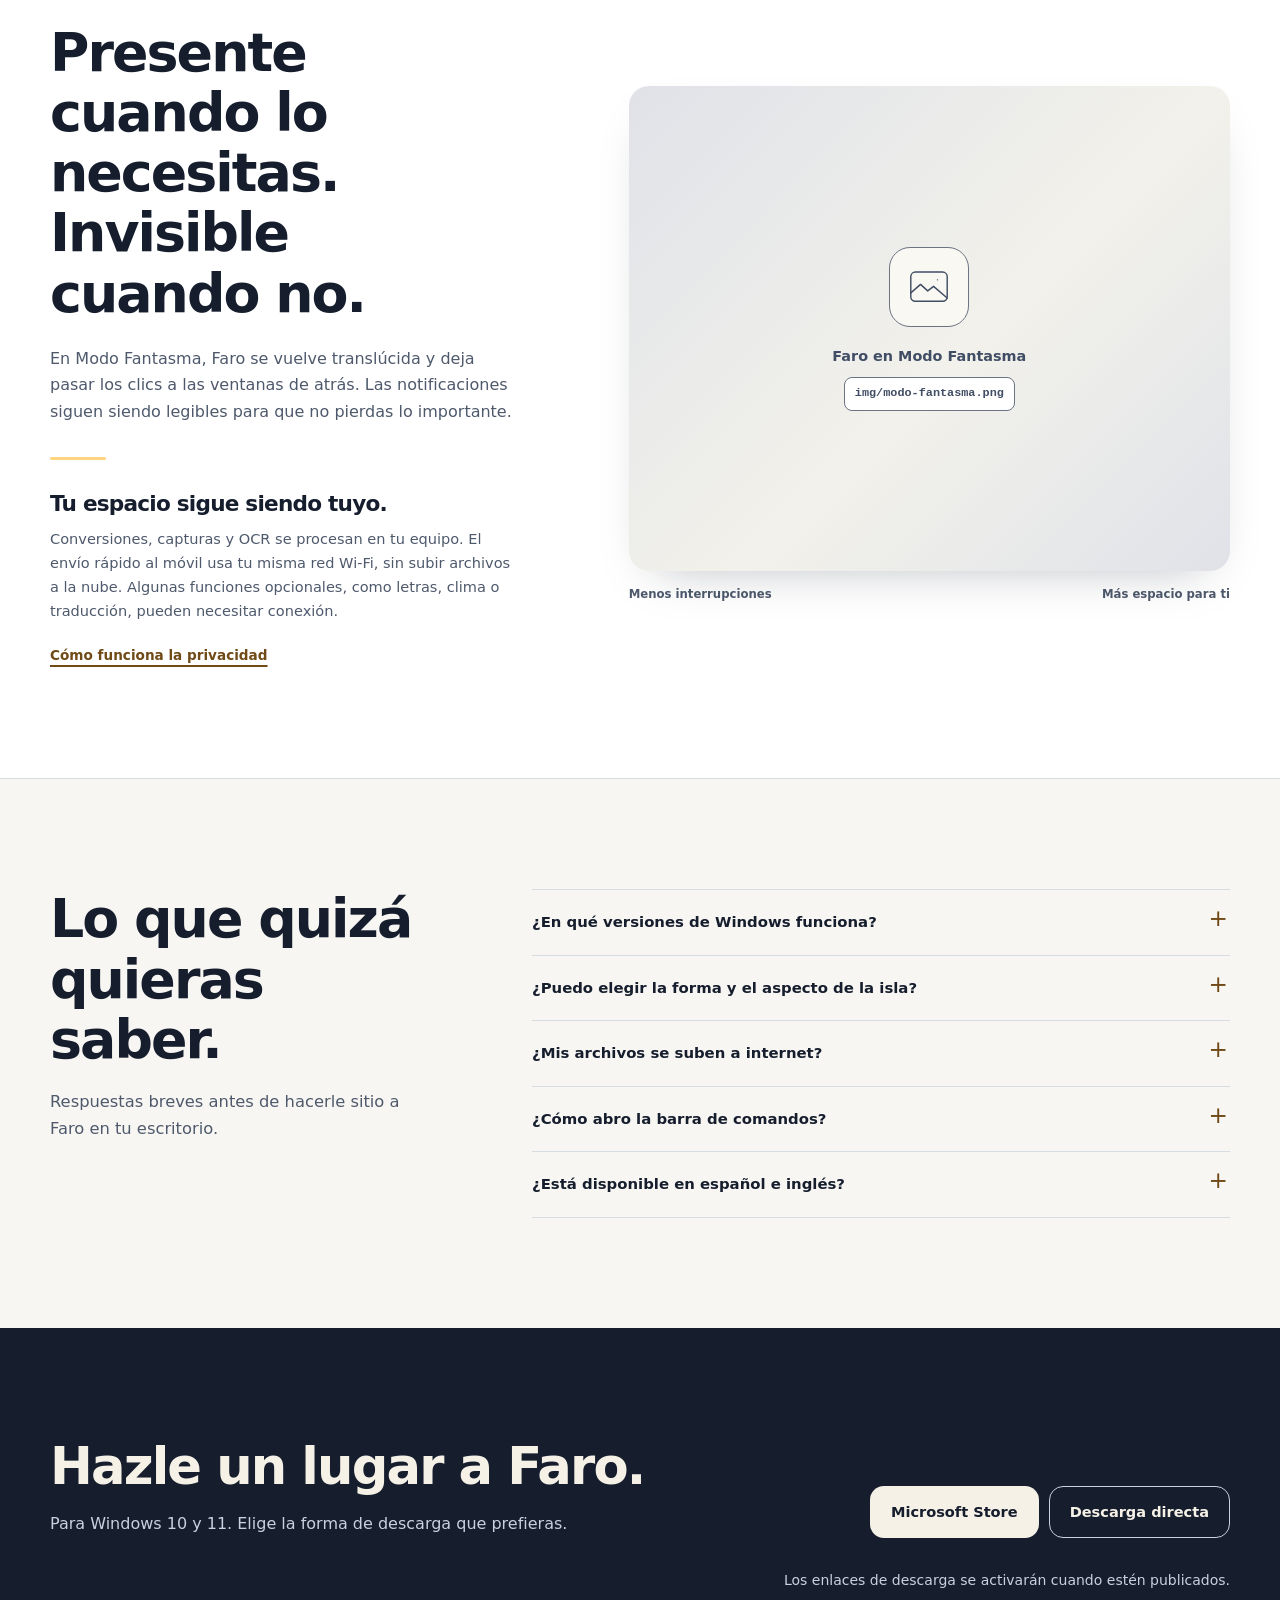
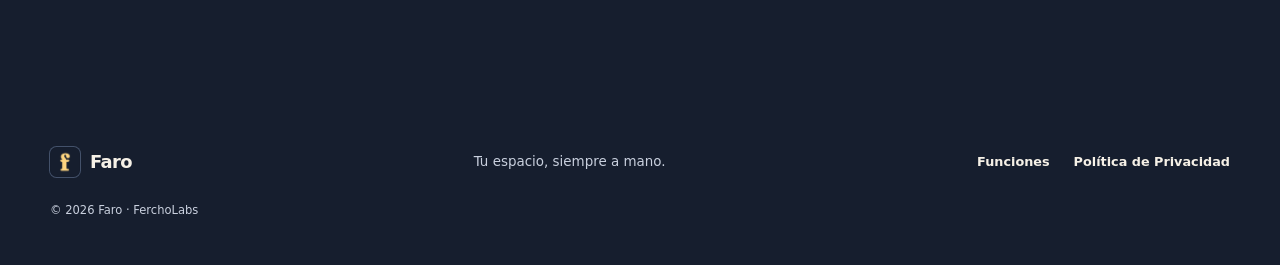
==== commit bc755ea1: "Corrige datos: 21 mascotas y sin Tablero La edición de la Store trae 21 mascotas originales y ya no " ====
--- a/index.html
+++ b/index.html
@@ -87,7 +87,7 @@
     <section class="intro-strip" aria-label="Características principales">
       <div class="container strip-inner">
         <p><strong>Una presencia discreta.</strong> Cápsula o notch, claro u oscuro: Faro se acomoda a ti.</p>
-        <div class="strip-tags"><span>Modo Fantasma</span><span>Tablero 2 × 2</span><span>Comandos locales</span></div>
+        <div class="strip-tags"><span>Modo Fantasma</span><span>Mascotas animadas</span><span>Comandos locales</span></div>
       </div>
     </section>
 
@@ -122,7 +122,7 @@
         <div class="section-heading">
           <div>
             <h2 id="pets-title">Mascotas que te acompañan.</h2>
-            <p>Elige entre 19 mascotas chibi que reaccionan a tu música, tus pausas, el agua y tus avisos. A veces hasta salen a pasear fuera de la isla.</p>
+            <p>Elige entre 21 mascotas chibi que reaccionan a tu música, tus pausas, el agua y tus avisos. A veces hasta salen a pasear fuera de la isla.</p>
           </div>
         </div>
         <div class="pet-gallery" role="group" aria-label="Vista previa de las mascotas de Faro">
@@ -148,7 +148,7 @@
 
     <section class="section privacy-section" id="privacidad" aria-labelledby="privacy-title"><div class="container privacy-grid"><div class="privacy-copy"><h2 id="privacy-title">Presente cuando lo necesitas. Invisible cuando no.</h2><p>En Modo Fantasma, Faro se vuelve translúcida y deja pasar los clics a las ventanas de atrás. Las notificaciones siguen siendo legibles para que no pierdas lo importante.</p><div class="privacy-rule"></div><h3>Tu espacio sigue siendo tuyo.</h3><p>Conversiones, capturas y OCR se procesan en tu equipo. El envío rápido al móvil usa tu misma red Wi-Fi, sin subir archivos a la nube. Algunas funciones opcionales, como letras, clima o traducción, pueden necesitar conexión.</p><a class="inline-link" href="#preguntas">Cómo funciona la privacidad</a></div><div class="privacy-visual"><figure class="image-slot ghost-image" data-image="img/modo-fantasma.png" aria-label="Captura del Modo Fantasma"><div class="image-fallback"><span class="placeholder-glyph" aria-hidden="true"><svg viewBox="0 0 80 80" fill="none" stroke="currentColor" stroke-width="2.2" stroke-linecap="round" stroke-linejoin="round"><rect x="12" y="17" width="56" height="45" rx="7"/><path d="M12 49 27 36l11 10 9-7 21 18M53 29h.1"/></svg></span><span>Faro en Modo Fantasma</span><code>img/modo-fantasma.png</code></div></figure><div class="privacy-visual-foot"><span>Menos interrupciones</span><span>Más espacio para ti</span></div></div></div></section>
 
-    <section class="section faq-section" id="preguntas" aria-labelledby="faq-title"><div class="container faq-grid"><div><h2 id="faq-title">Lo que quizá quieras saber.</h2><p>Respuestas breves antes de hacerle sitio a Faro en tu escritorio.</p></div><div class="faq-list"><details><summary>¿En qué versiones de Windows funciona?</summary><p>Faro está disponible para Windows 10 y Windows 11.</p></details><details><summary>¿Puedo elegir la forma y el aspecto de la isla?</summary><p>Sí. Puedes usar el modo cápsula o notch, elegir tema Claro u Oscuro, personalizar el tablero 2 × 2 y fijar las pestañas que más usas.</p></details><details><summary>¿Mis archivos se suben a internet?</summary><p>La conversión de archivos, las capturas y el OCR se procesan localmente. Al enviar un archivo al móvil por QR, la transferencia se hace en la misma red Wi-Fi. Letras, clima o traducción pueden usar servicios externos cuando activas esas funciones.</p></details><details><summary>¿Cómo abro la barra de comandos?</summary><p>Presiona <kbd>Ctrl</kbd> + <kbd>Alt</kbd> + <kbd>K</kbd>. También puedes usar <kbd>Ctrl</kbd> + <kbd>Alt</kbd> + <kbd>V</kbd> para pegar texto sin formato.</p></details><details><summary>¿Está disponible en español e inglés?</summary><p>Sí. Faro incluye ambos idiomas.</p></details></div></div></section>
+    <section class="section faq-section" id="preguntas" aria-labelledby="faq-title"><div class="container faq-grid"><div><h2 id="faq-title">Lo que quizá quieras saber.</h2><p>Respuestas breves antes de hacerle sitio a Faro en tu escritorio.</p></div><div class="faq-list"><details><summary>¿En qué versiones de Windows funciona?</summary><p>Faro está disponible para Windows 10 y Windows 11.</p></details><details><summary>¿Puedo elegir la forma y el aspecto de la isla?</summary><p>Sí. Puedes usar el modo cápsula o notch, elegir tema Claro u Oscuro y fijar las pestañas que más usas.</p></details><details><summary>¿Mis archivos se suben a internet?</summary><p>La conversión de archivos, las capturas y el OCR se procesan localmente. Al enviar un archivo al móvil por QR, la transferencia se hace en la misma red Wi-Fi. Letras, clima o traducción pueden usar servicios externos cuando activas esas funciones.</p></details><details><summary>¿Cómo abro la barra de comandos?</summary><p>Presiona <kbd>Ctrl</kbd> + <kbd>Alt</kbd> + <kbd>K</kbd>. También puedes usar <kbd>Ctrl</kbd> + <kbd>Alt</kbd> + <kbd>V</kbd> para pegar texto sin formato.</p></details><details><summary>¿Está disponible en español e inglés?</summary><p>Sí. Faro incluye ambos idiomas.</p></details></div></div></section>
 
     <section class="section download-section" id="descargar" aria-labelledby="download-title">
       <div class="container download-inner">
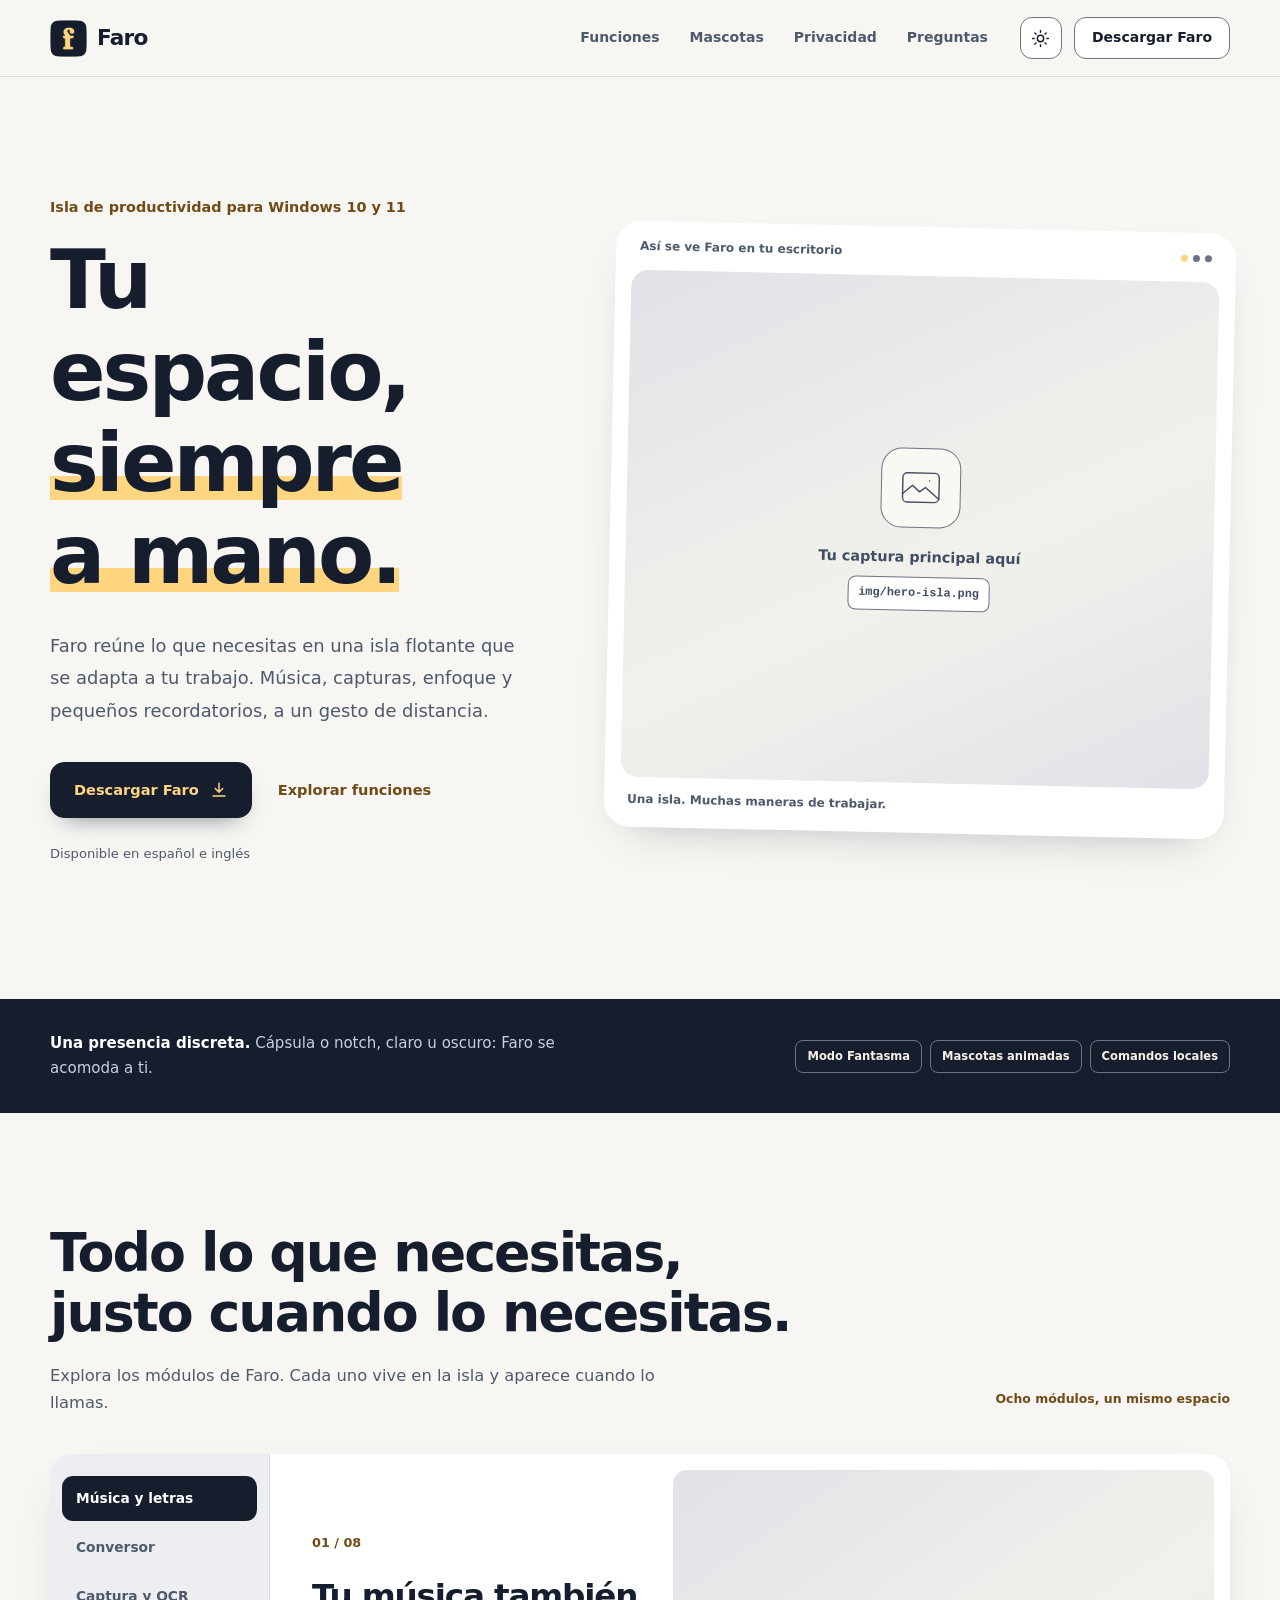
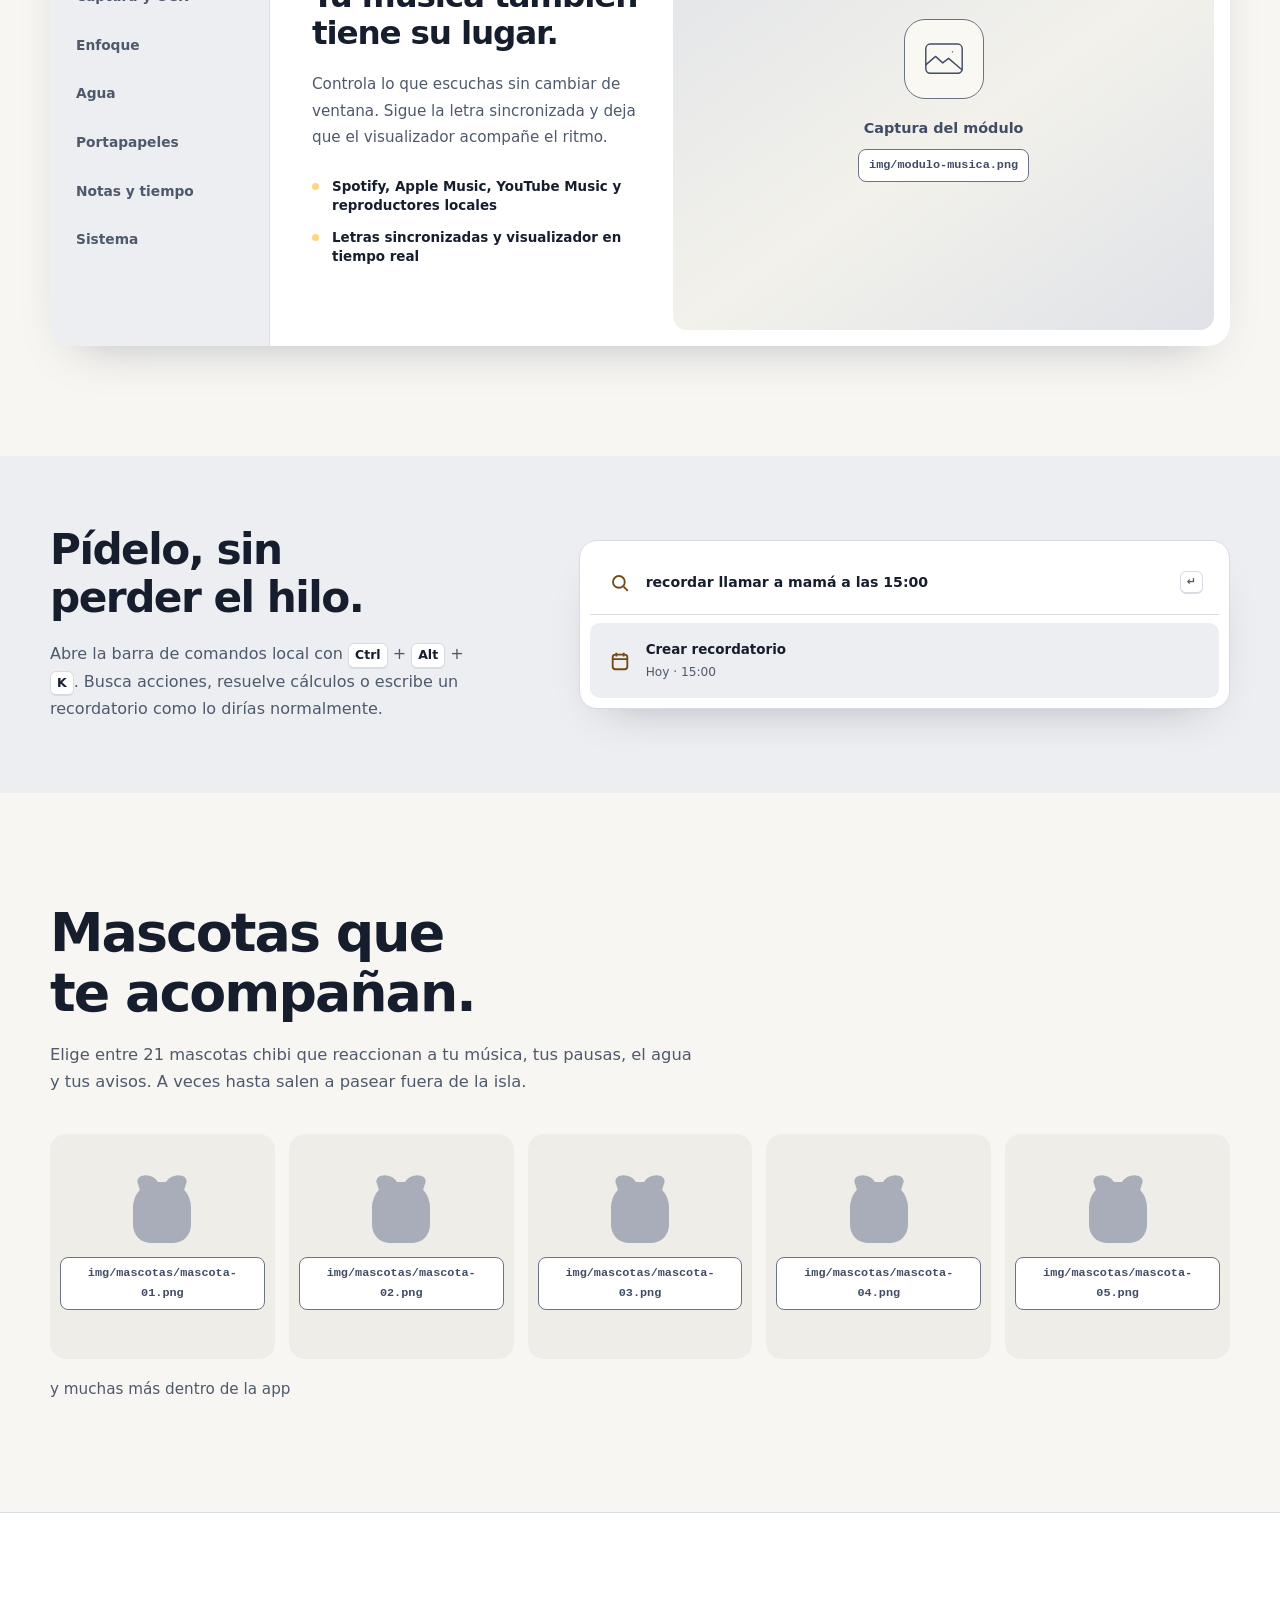
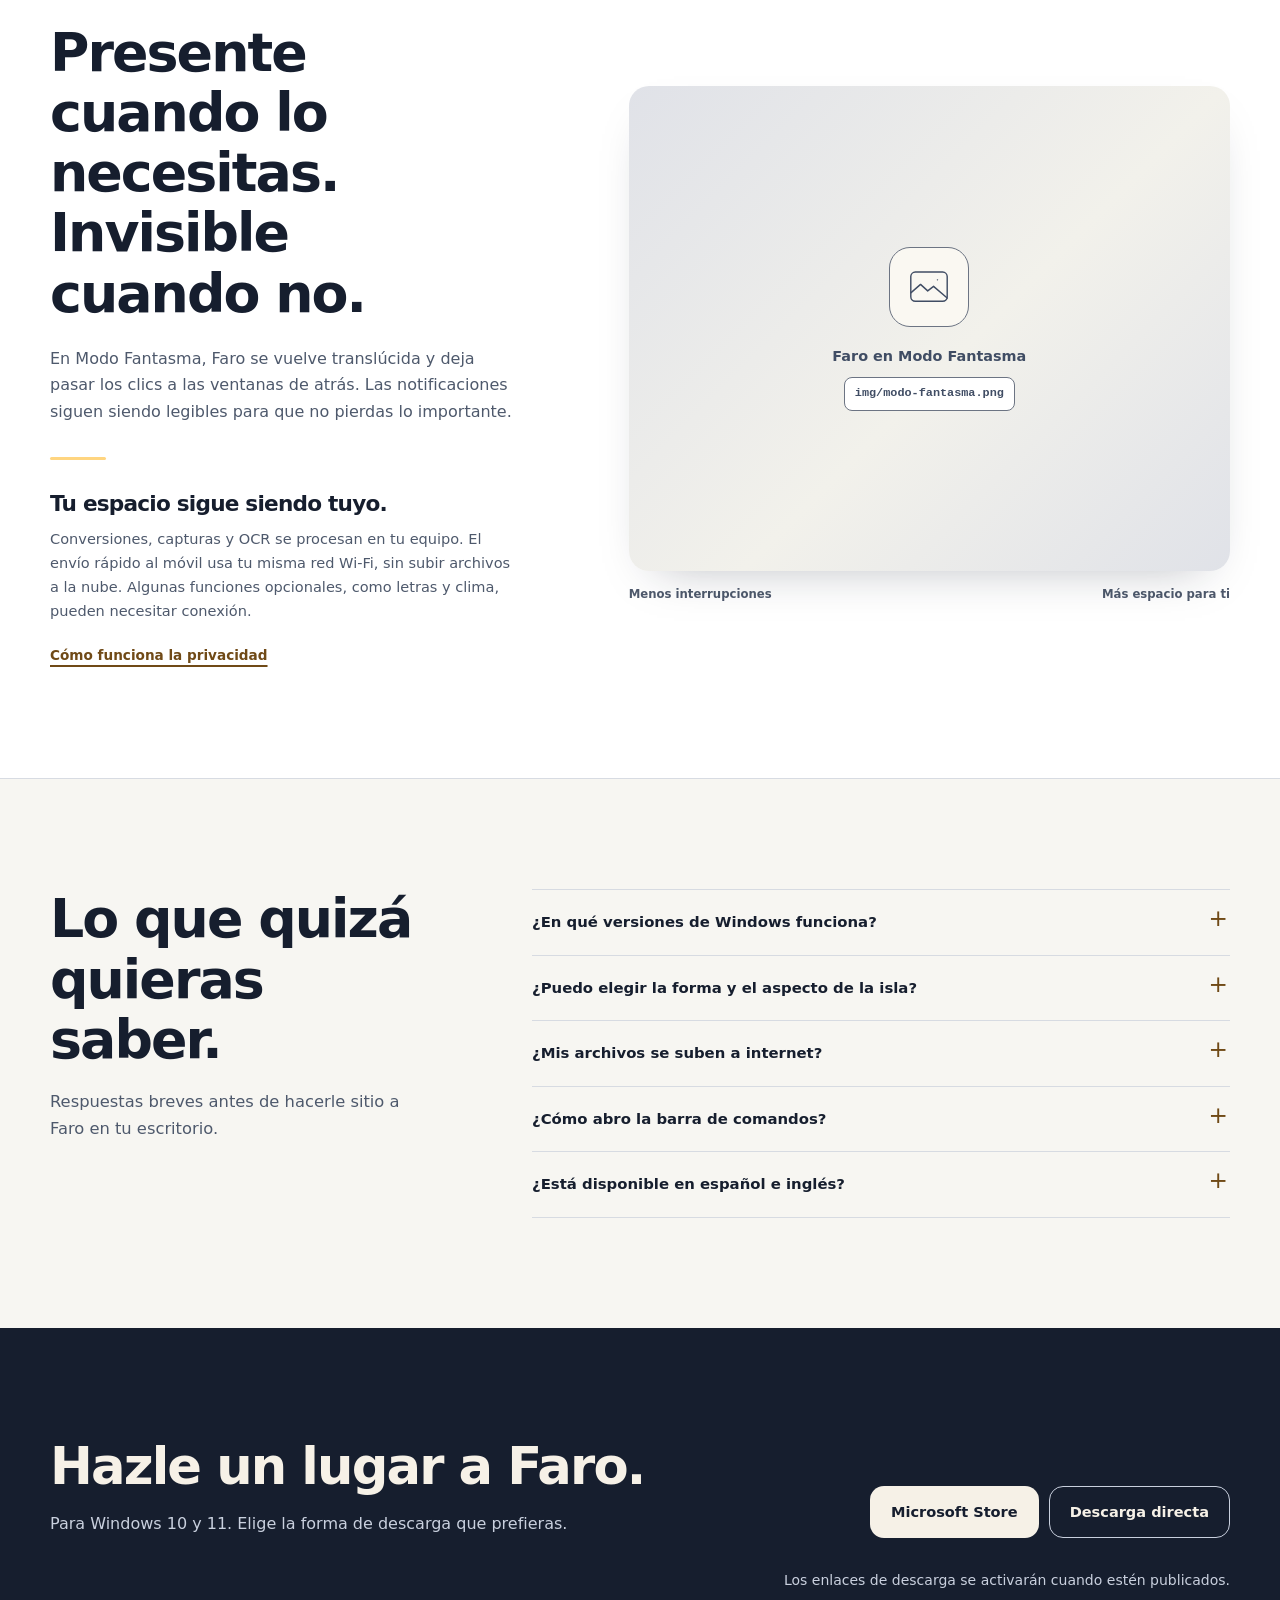
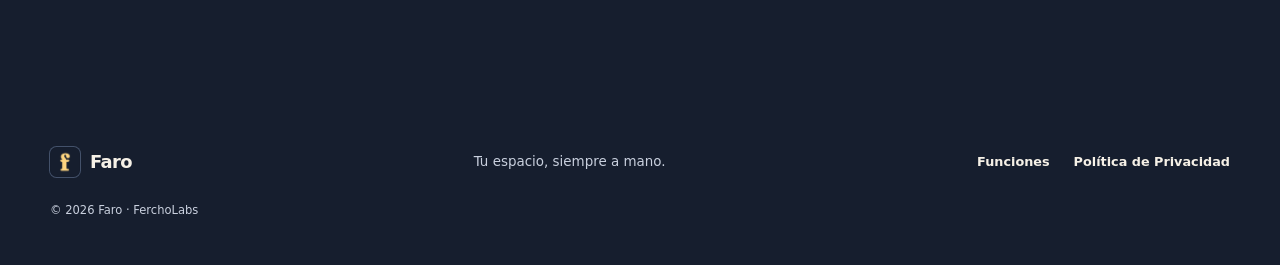
==== commit fcb81180: "Corrige la web: retira traducción y bloqueo de sitios no disponibles" ====
--- a/index.html
+++ b/index.html
@@ -146,9 +146,9 @@
       </div>
     </section>
 
-    <section class="section privacy-section" id="privacidad" aria-labelledby="privacy-title"><div class="container privacy-grid"><div class="privacy-copy"><h2 id="privacy-title">Presente cuando lo necesitas. Invisible cuando no.</h2><p>En Modo Fantasma, Faro se vuelve translúcida y deja pasar los clics a las ventanas de atrás. Las notificaciones siguen siendo legibles para que no pierdas lo importante.</p><div class="privacy-rule"></div><h3>Tu espacio sigue siendo tuyo.</h3><p>Conversiones, capturas y OCR se procesan en tu equipo. El envío rápido al móvil usa tu misma red Wi-Fi, sin subir archivos a la nube. Algunas funciones opcionales, como letras, clima o traducción, pueden necesitar conexión.</p><a class="inline-link" href="#preguntas">Cómo funciona la privacidad</a></div><div class="privacy-visual"><figure class="image-slot ghost-image" data-image="img/modo-fantasma.png" aria-label="Captura del Modo Fantasma"><div class="image-fallback"><span class="placeholder-glyph" aria-hidden="true"><svg viewBox="0 0 80 80" fill="none" stroke="currentColor" stroke-width="2.2" stroke-linecap="round" stroke-linejoin="round"><rect x="12" y="17" width="56" height="45" rx="7"/><path d="M12 49 27 36l11 10 9-7 21 18M53 29h.1"/></svg></span><span>Faro en Modo Fantasma</span><code>img/modo-fantasma.png</code></div></figure><div class="privacy-visual-foot"><span>Menos interrupciones</span><span>Más espacio para ti</span></div></div></div></section>
+    <section class="section privacy-section" id="privacidad" aria-labelledby="privacy-title"><div class="container privacy-grid"><div class="privacy-copy"><h2 id="privacy-title">Presente cuando lo necesitas. Invisible cuando no.</h2><p>En Modo Fantasma, Faro se vuelve translúcida y deja pasar los clics a las ventanas de atrás. Las notificaciones siguen siendo legibles para que no pierdas lo importante.</p><div class="privacy-rule"></div><h3>Tu espacio sigue siendo tuyo.</h3><p>Conversiones, capturas y OCR se procesan en tu equipo. El envío rápido al móvil usa tu misma red Wi-Fi, sin subir archivos a la nube. Algunas funciones opcionales, como letras y clima, pueden necesitar conexión.</p><a class="inline-link" href="#preguntas">Cómo funciona la privacidad</a></div><div class="privacy-visual"><figure class="image-slot ghost-image" data-image="img/modo-fantasma.png" aria-label="Captura del Modo Fantasma"><div class="image-fallback"><span class="placeholder-glyph" aria-hidden="true"><svg viewBox="0 0 80 80" fill="none" stroke="currentColor" stroke-width="2.2" stroke-linecap="round" stroke-linejoin="round"><rect x="12" y="17" width="56" height="45" rx="7"/><path d="M12 49 27 36l11 10 9-7 21 18M53 29h.1"/></svg></span><span>Faro en Modo Fantasma</span><code>img/modo-fantasma.png</code></div></figure><div class="privacy-visual-foot"><span>Menos interrupciones</span><span>Más espacio para ti</span></div></div></div></section>
 
-    <section class="section faq-section" id="preguntas" aria-labelledby="faq-title"><div class="container faq-grid"><div><h2 id="faq-title">Lo que quizá quieras saber.</h2><p>Respuestas breves antes de hacerle sitio a Faro en tu escritorio.</p></div><div class="faq-list"><details><summary>¿En qué versiones de Windows funciona?</summary><p>Faro está disponible para Windows 10 y Windows 11.</p></details><details><summary>¿Puedo elegir la forma y el aspecto de la isla?</summary><p>Sí. Puedes usar el modo cápsula o notch, elegir tema Claro u Oscuro y fijar las pestañas que más usas.</p></details><details><summary>¿Mis archivos se suben a internet?</summary><p>La conversión de archivos, las capturas y el OCR se procesan localmente. Al enviar un archivo al móvil por QR, la transferencia se hace en la misma red Wi-Fi. Letras, clima o traducción pueden usar servicios externos cuando activas esas funciones.</p></details><details><summary>¿Cómo abro la barra de comandos?</summary><p>Presiona <kbd>Ctrl</kbd> + <kbd>Alt</kbd> + <kbd>K</kbd>. También puedes usar <kbd>Ctrl</kbd> + <kbd>Alt</kbd> + <kbd>V</kbd> para pegar texto sin formato.</p></details><details><summary>¿Está disponible en español e inglés?</summary><p>Sí. Faro incluye ambos idiomas.</p></details></div></div></section>
+    <section class="section faq-section" id="preguntas" aria-labelledby="faq-title"><div class="container faq-grid"><div><h2 id="faq-title">Lo que quizá quieras saber.</h2><p>Respuestas breves antes de hacerle sitio a Faro en tu escritorio.</p></div><div class="faq-list"><details><summary>¿En qué versiones de Windows funciona?</summary><p>Faro está disponible para Windows 10 y Windows 11.</p></details><details><summary>¿Puedo elegir la forma y el aspecto de la isla?</summary><p>Sí. Puedes usar el modo cápsula o notch, elegir tema Claro u Oscuro y fijar las pestañas que más usas.</p></details><details><summary>¿Mis archivos se suben a internet?</summary><p>La conversión de archivos, las capturas y el OCR se procesan localmente. Al enviar un archivo al móvil por QR, la transferencia se hace en la misma red Wi-Fi. Letras y clima pueden usar servicios externos cuando activas esas funciones.</p></details><details><summary>¿Cómo abro la barra de comandos?</summary><p>Presiona <kbd>Ctrl</kbd> + <kbd>Alt</kbd> + <kbd>K</kbd>. También puedes usar <kbd>Ctrl</kbd> + <kbd>Alt</kbd> + <kbd>V</kbd> para pegar texto sin formato.</p></details><details><summary>¿Está disponible en español e inglés?</summary><p>Sí. Faro incluye ambos idiomas.</p></details></div></div></section>
 
     <section class="section download-section" id="descargar" aria-labelledby="download-title">
       <div class="container download-inner">
